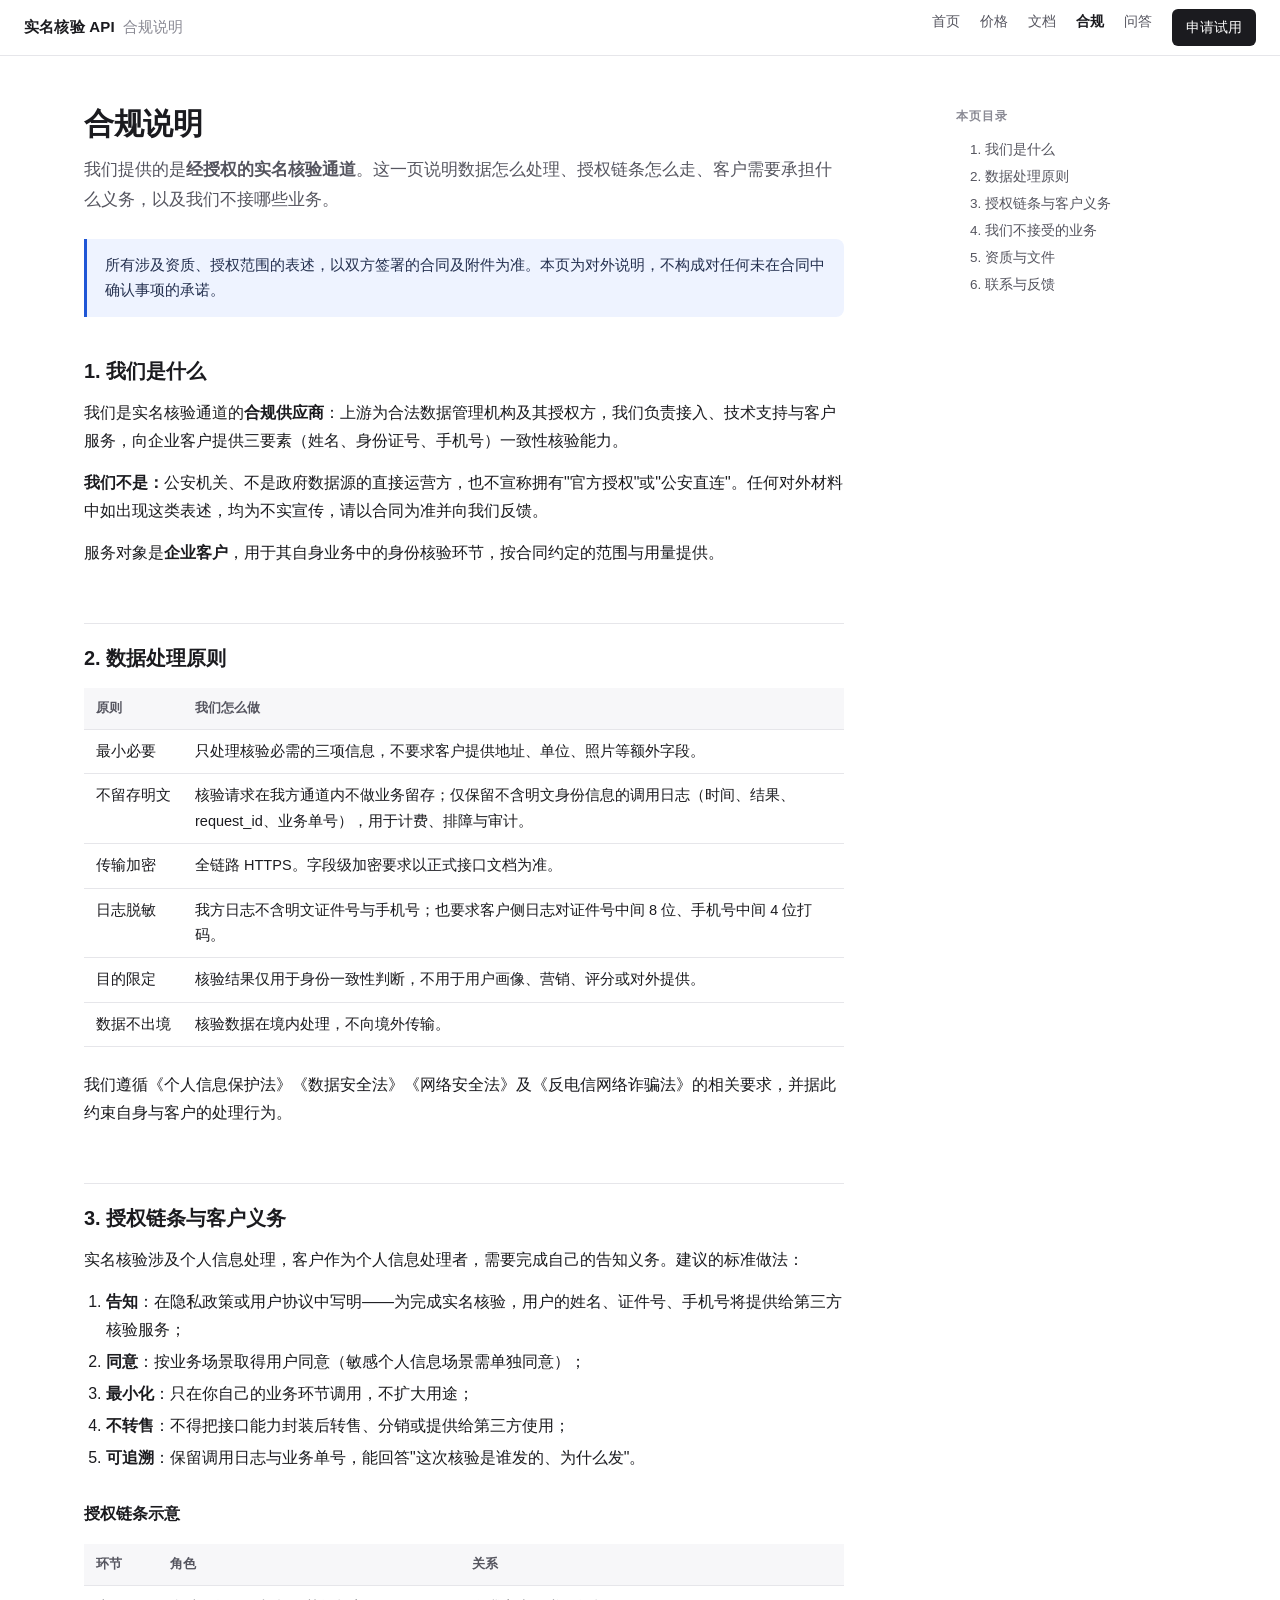
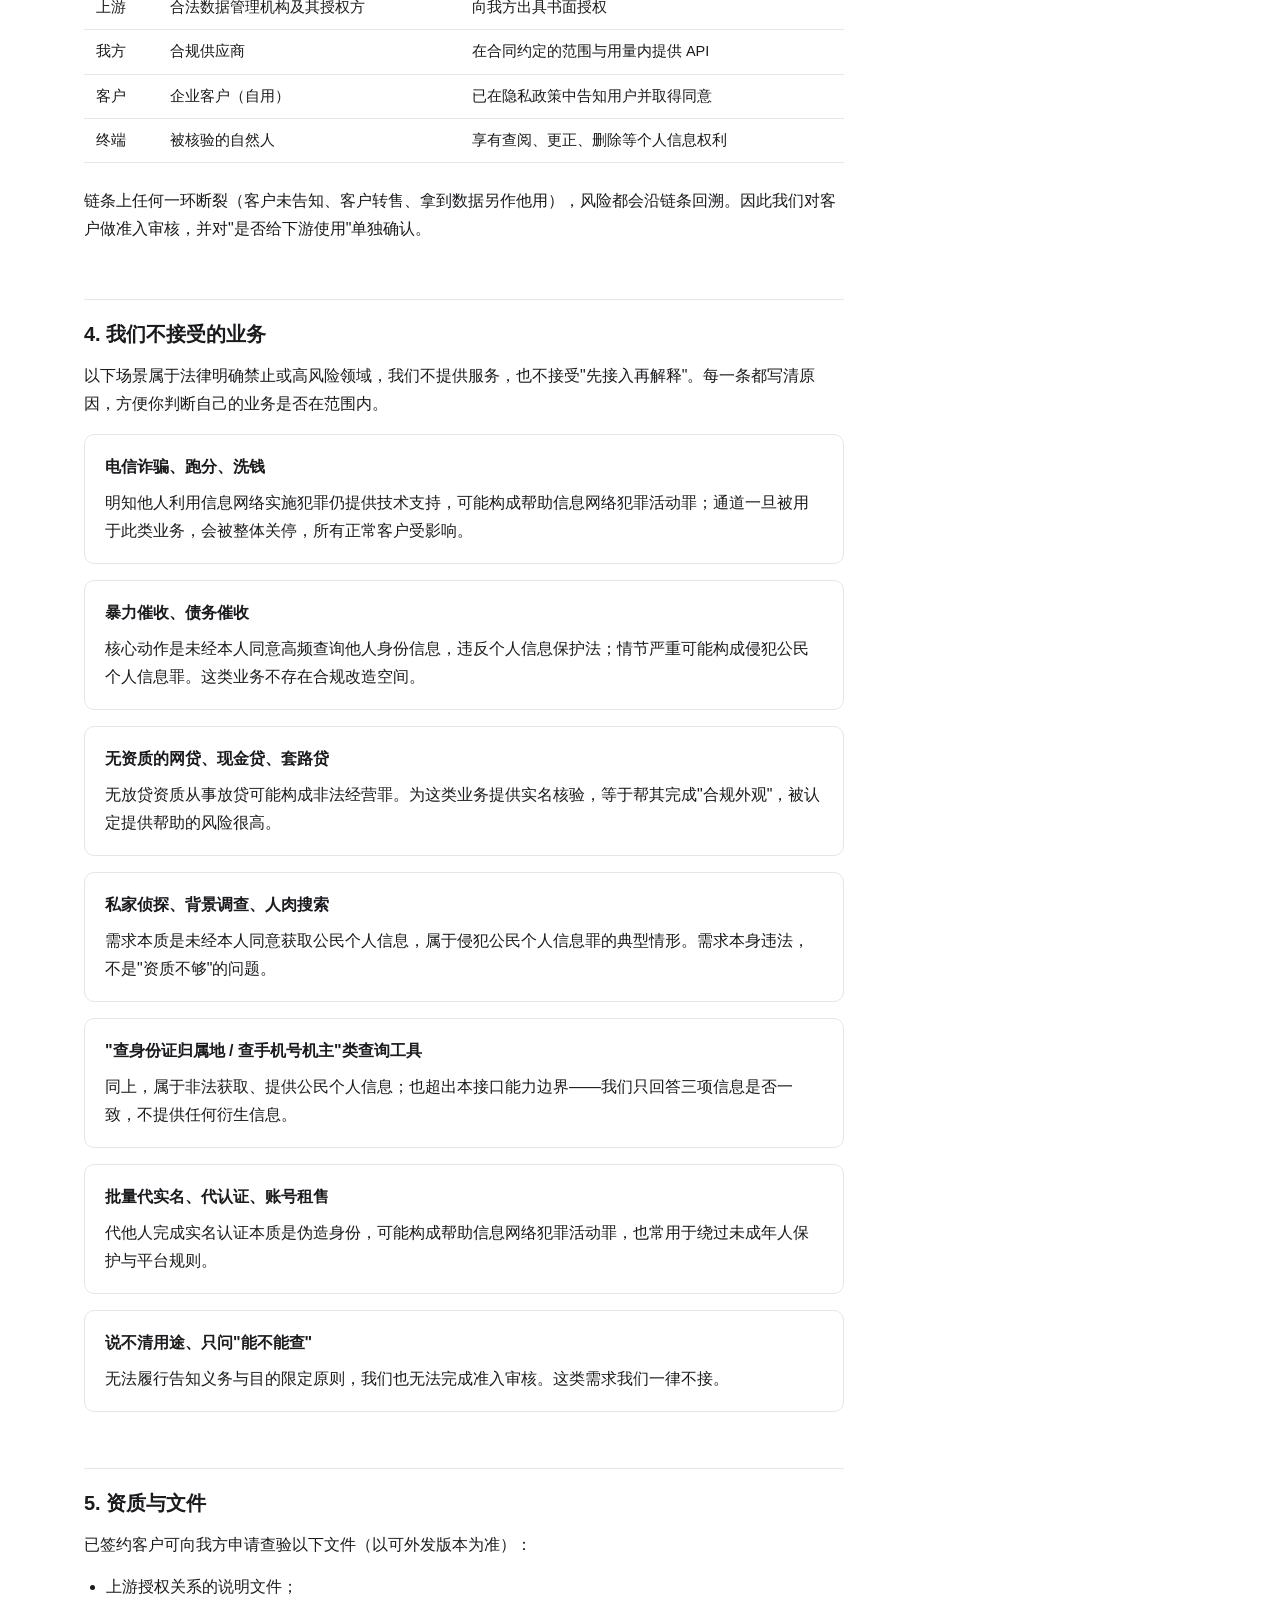
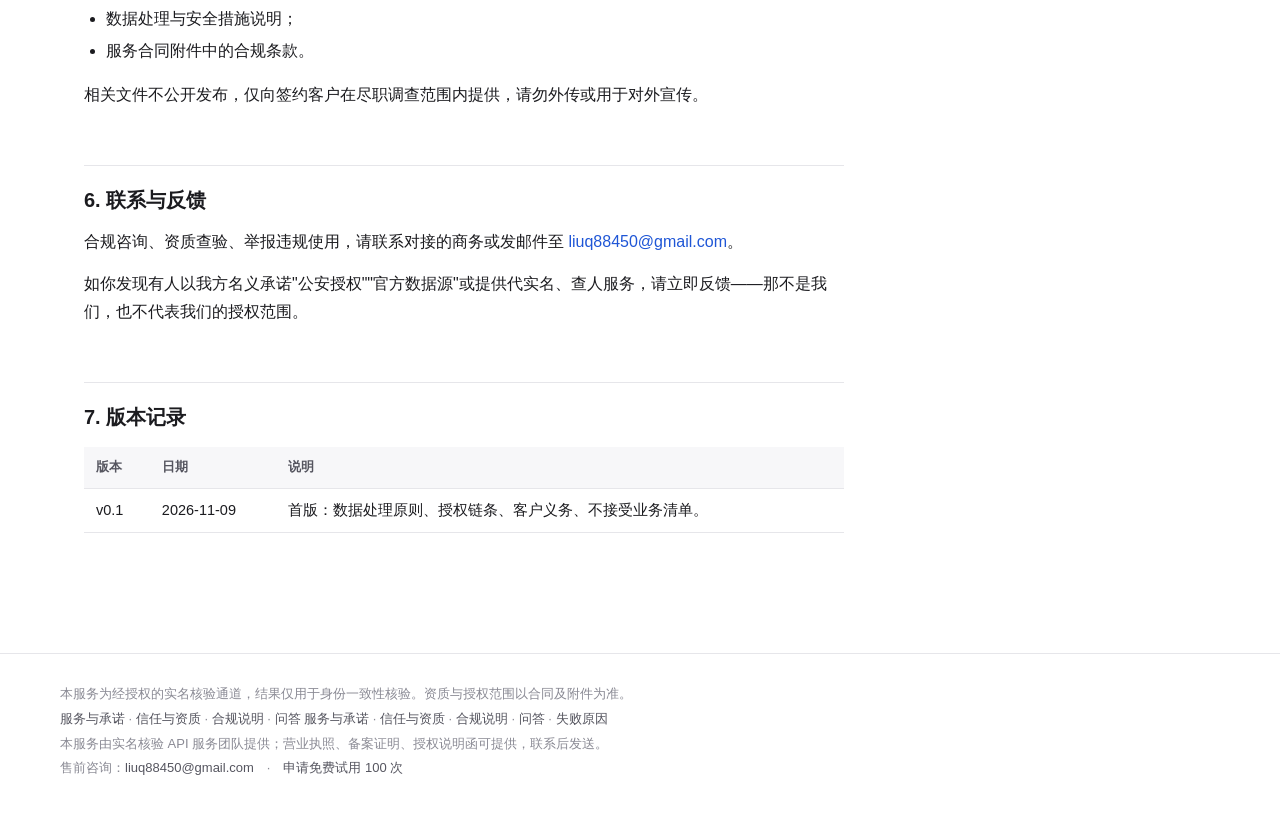
==== compliance.html @ 91f95d86 "deploy compliance.html" ====
<!DOCTYPE html>
<html lang="zh-CN">
<head>
<meta charset="utf-8">
<meta name="viewport" content="width=device-width, initial-scale=1">
<title>合规说明 · 三要素实名核验 API</title>
<meta name="description" content="实名核验服务的合规说明：数据处理原则、授权链条、客户义务与我们不接受的业务场景。">
<link rel="stylesheet" href="assets/style.css">
</head>
<body>

<header class="topbar">
  <a class="brand" href="index.html">实名核验 API<span>合规说明</span></a>
  <nav class="topnav">
    <a href="index.html">首页</a>
    <a href="pricing.html">价格</a>
    <a href="docs.html">文档</a>
    <a href="compliance.html" class="active">合规</a>
    <a href="faq.html">问答</a>
    <a href="trial.html" class="cta">申请试用</a>
  </nav>
</header>

<div class="wrap">
<div class="layout">

<article>

  <h1>合规说明</h1>
  <p class="lead">我们提供的是<strong>经授权的实名核验通道</strong>。这一页说明数据怎么处理、授权链条怎么走、客户需要承担什么义务，以及我们不接哪些业务。</p>

  <div class="notice">
    <p>所有涉及资质、授权范围的表述，以双方签署的合同及附件为准。本页为对外说明，不构成对任何未在合同中确认事项的承诺。</p>
  </div>

  <!-- ================= 1 ================= -->
  <h2 id="what">1. 我们是什么</h2>

  <p>我们是实名核验通道的<strong>合规供应商</strong>：上游为合法数据管理机构及其授权方，我们负责接入、技术支持与客户服务，向企业客户提供三要素（姓名、身份证号、手机号）一致性核验能力。</p>

  <p><strong>我们不是：</strong>公安机关、不是政府数据源的直接运营方，也不宣称拥有"官方授权"或"公安直连"。任何对外材料中如出现这类表述，均为不实宣传，请以合同为准并向我们反馈。</p>

  <p>服务对象是<strong>企业客户</strong>，用于其自身业务中的身份核验环节，按合同约定的范围与用量提供。</p>

  <!-- ================= 2 ================= -->
  <h2 id="data">2. 数据处理原则</h2>

  <div class="tbl">
<table class="col1-nowrap">
    <tr><th>原则</th><th>我们怎么做</th></tr>
    <tr>
      <td>最小必要</td>
      <td>只处理核验必需的三项信息，不要求客户提供地址、单位、照片等额外字段。</td>
    </tr>
    <tr>
      <td>不留存明文</td>
      <td>核验请求在我方通道内不做业务留存；仅保留不含明文身份信息的调用日志（时间、结果、request_id、业务单号），用于计费、排障与审计。</td>
    </tr>
    <tr>
      <td>传输加密</td>
      <td>全链路 HTTPS。字段级加密要求以正式接口文档为准。</td>
    </tr>
    <tr>
      <td>日志脱敏</td>
      <td>我方日志不含明文证件号与手机号；也要求客户侧日志对证件号中间 8 位、手机号中间 4 位打码。</td>
    </tr>
    <tr>
      <td>目的限定</td>
      <td>核验结果仅用于身份一致性判断，不用于用户画像、营销、评分或对外提供。</td>
    </tr>
    <tr>
      <td>数据不出境</td>
      <td>核验数据在境内处理，不向境外传输。</td>
    </tr>
  </table>
</div>

  <p>我们遵循《个人信息保护法》《数据安全法》《网络安全法》及《反电信网络诈骗法》的相关要求，并据此约束自身与客户的处理行为。</p>

  <!-- ================= 3 ================= -->
  <h2 id="chain">3. 授权链条与客户义务</h2>

  <p>实名核验涉及个人信息处理，客户作为个人信息处理者，需要完成自己的告知义务。建议的标准做法：</p>

  <ol>
    <li><strong>告知</strong>：在隐私政策或用户协议中写明——为完成实名核验，用户的姓名、证件号、手机号将提供给第三方核验服务；</li>
    <li><strong>同意</strong>：按业务场景取得用户同意（敏感个人信息场景需单独同意）；</li>
    <li><strong>最小化</strong>：只在你自己的业务环节调用，不扩大用途；</li>
    <li><strong>不转售</strong>：不得把接口能力封装后转售、分销或提供给第三方使用；</li>
    <li><strong>可追溯</strong>：保留调用日志与业务单号，能回答"这次核验是谁发的、为什么发"。</li>
  </ol>

  <h3>授权链条示意</h3>
  <div class="tbl">
<table>
    <tr><th>环节</th><th>角色</th><th>关系</th></tr>
    <tr><td>上游</td><td>合法数据管理机构及其授权方</td><td>向我方出具书面授权</td></tr>
    <tr><td>我方</td><td>合规供应商</td><td>在合同约定的范围与用量内提供 API</td></tr>
    <tr><td>客户</td><td>企业客户（自用）</td><td>已在隐私政策中告知用户并取得同意</td></tr>
    <tr><td>终端</td><td>被核验的自然人</td><td>享有查阅、更正、删除等个人信息权利</td></tr>
  </table>
</div>

  <p>链条上任何一环断裂（客户未告知、客户转售、拿到数据另作他用），风险都会沿链条回溯。因此我们对客户做准入审核，并对"是否给下游使用"单独确认。</p>

  <!-- ================= 4 ================= -->
  <h2 id="refuse">4. 我们不接受的业务</h2>

  <p>以下场景属于法律明确禁止或高风险领域，我们不提供服务，也不接受"先接入再解释"。每一条都写清原因，方便你判断自己的业务是否在范围内。</p>

  <div class="card">
    <h3>电信诈骗、跑分、洗钱</h3>
    <p>明知他人利用信息网络实施犯罪仍提供技术支持，可能构成帮助信息网络犯罪活动罪；通道一旦被用于此类业务，会被整体关停，所有正常客户受影响。</p>
  </div>

  <div class="card">
    <h3>暴力催收、债务催收</h3>
    <p>核心动作是未经本人同意高频查询他人身份信息，违反个人信息保护法；情节严重可能构成侵犯公民个人信息罪。这类业务不存在合规改造空间。</p>
  </div>

  <div class="card">
    <h3>无资质的网贷、现金贷、套路贷</h3>
    <p>无放贷资质从事放贷可能构成非法经营罪。为这类业务提供实名核验，等于帮其完成"合规外观"，被认定提供帮助的风险很高。</p>
  </div>

  <div class="card">
    <h3>私家侦探、背景调查、人肉搜索</h3>
    <p>需求本质是未经本人同意获取公民个人信息，属于侵犯公民个人信息罪的典型情形。需求本身违法，不是"资质不够"的问题。</p>
  </div>

  <div class="card">
    <h3>"查身份证归属地 / 查手机号机主"类查询工具</h3>
    <p>同上，属于非法获取、提供公民个人信息；也超出本接口能力边界——我们只回答三项信息是否一致，不提供任何衍生信息。</p>
  </div>

  <div class="card">
    <h3>批量代实名、代认证、账号租售</h3>
    <p>代他人完成实名认证本质是伪造身份，可能构成帮助信息网络犯罪活动罪，也常用于绕过未成年人保护与平台规则。</p>
  </div>

  <div class="card">
    <h3>说不清用途、只问"能不能查"</h3>
    <p>无法履行告知义务与目的限定原则，我们也无法完成准入审核。这类需求我们一律不接。</p>
  </div>

  <!-- ================= 5 ================= -->
  <h2 id="docs">5. 资质与文件</h2>

  <p>已签约客户可向我方申请查验以下文件（以可外发版本为准）：</p>
  <ul>
    <li>上游授权关系的说明文件；</li>
    <li>数据处理与安全措施说明；</li>
    <li>服务合同附件中的合规条款。</li>
  </ul>
  <p>相关文件不公开发布，仅向签约客户在尽职调查范围内提供，请勿外传或用于对外宣传。</p>

  <!-- ================= 6 ================= -->
  <h2 id="contact">6. 联系与反馈</h2>

  <p>合规咨询、资质查验、举报违规使用，请联系对接的商务或发邮件至 <span class="muted"><a href="mailto:liuq88450@gmail.com?subject=合规咨询">liuq88450@gmail.com</a></span>。</p>

  <p>如你发现有人以我方名义承诺"公安授权""官方数据源"或提供代实名、查人服务，请立即反馈——那不是我们，也不代表我们的授权范围。</p>

  <h2 id="changelog">7. 版本记录</h2>
  <div class="tbl">
<table>
    <tr><th>版本</th><th>日期</th><th>说明</th></tr>
    <tr><td>v0.1</td><td>2026-11-09</td><td>首版：数据处理原则、授权链条、客户义务、不接受业务清单。</td></tr>
  </table>
</div>

</article>

<aside class="toc">
  <div class="toc-title">本页目录</div>
  <a href="#what">1. 我们是什么</a>
  <a href="#data">2. 数据处理原则</a>
  <a href="#chain">3. 授权链条与客户义务</a>
  <a href="#refuse">4. 我们不接受的业务</a>
  <a href="#docs">5. 资质与文件</a>
  <a href="#contact">6. 联系与反馈</a>
</aside>

</div>
</div>

<footer>
  <div class="wrap">
    本服务为经授权的实名核验通道，结果仅用于身份一致性核验。资质与授权范围以合同及附件为准。
    <br>
    <a href="service.html">服务与承诺</a> · <a href="trust.html">信任与资质</a> · <a href="compliance.html">合规说明</a> · <a href="faq.html">问答</a>
        <a href="service.html">服务与承诺</a> · <a href="trust.html">信任与资质</a> · <a href="compliance.html">合规说明</a> · <a href="faq.html">问答</a> · <a href="failure-reasons.html">失败原因</a>
    <br>本服务由实名核验 API 服务团队提供；营业执照、备案证明、授权说明函可提供，联系后发送。<br>售前咨询：<a href="mailto:liuq88450@gmail.com">liuq88450@gmail.com</a>　·　<a href="trial.html">申请免费试用 100 次</a>
  </div>
</footer>

</body>
</html>
---- assets/style.css ----
:root {
  --ink: #1b1b1f;
  --ink-2: #55555f;
  --ink-3: #8a8a94;
  --line: #e6e6ea;
  --bg: #ffffff;
  --bg-soft: #f7f7f9;
  --accent: #1f56d6;
  --accent-soft: #eef3ff;
  --warn: #b45309;
  --warn-soft: #fff7ed;
  --mono: ui-monospace, SFMono-Regular, Menlo, Consolas, "Liberation Mono", monospace;
}

* { box-sizing: border-box; }

html { -webkit-text-size-adjust: 100%; }

body {
  margin: 0;
  color: var(--ink);
  background: var(--bg);
  font: 16px/1.75 -apple-system, BlinkMacSystemFont, "PingFang SC", "Hiragino Sans GB",
        "Microsoft YaHei", "Segoe UI", sans-serif;
  -webkit-font-smoothing: antialiased;
}

a { color: var(--accent); text-decoration: none; }
a:hover { text-decoration: underline; }

/* ---------- top bar ---------- */
.topbar {
  position: sticky; top: 0; z-index: 20;
  display: flex; align-items: center; gap: 24px;
  padding: 0 24px; height: 56px;
  background: rgba(255,255,255,.92);
  backdrop-filter: blur(8px);
  border-bottom: 1px solid var(--line);
}
.brand { font-weight: 600; font-size: 15px; letter-spacing: .2px; color: var(--ink); white-space: nowrap; }
.brand span { color: var(--ink-3); font-weight: 400; margin-left: 8px; }
.topnav { display: flex; gap: 20px; margin-left: auto; font-size: 14px; }
.topnav a { color: var(--ink-2); }
.topnav a.active { color: var(--ink); font-weight: 600; }
.topnav a.cta {
  color: #fff; background: var(--ink); padding: 6px 14px; border-radius: 6px;
  font-weight: 500;
}
.topnav a.cta:hover { text-decoration: none; background: #000; }

/* ---------- layout ---------- */
.wrap { max-width: 1160px; margin: 0 auto; padding: 48px 24px 96px; }
.layout { display: grid; grid-template-columns: minmax(0, 1fr) 240px; gap: 56px; }
article { min-width: 0; max-width: 760px; }

h1 { font-size: 30px; line-height: 1.3; margin: 0 0 12px; letter-spacing: -.3px; }
h2 {
  font-size: 20px; line-height: 1.4; margin: 56px 0 14px;
  padding-top: 20px; border-top: 1px solid var(--line);
}
h2:first-of-type { border-top: 0; padding-top: 0; margin-top: 40px; }
h3 { font-size: 16px; margin: 28px 0 8px; }
p { margin: 0 0 14px; }
ul, ol { margin: 0 0 16px; padding-left: 22px; }
li { margin: 4px 0; }
strong { font-weight: 600; }
small, .muted { color: var(--ink-2); }
.lead { font-size: 17px; color: var(--ink-2); margin-bottom: 24px; }

/* ---------- aside toc ---------- */
.toc {
  position: sticky; top: 84px; align-self: start;
  font-size: 13.5px; line-height: 2;
}
.toc .toc-title { font-weight: 600; color: var(--ink-3); font-size: 12px; letter-spacing: .08em; margin-bottom: 8px; }
.toc a { display: block; color: var(--ink-2); padding-left: 12px; border-left: 2px solid transparent; }
.toc a:hover { color: var(--ink); text-decoration: none; }
.toc a.sub { padding-left: 24px; font-size: 13px; color: var(--ink-3); }

/* ---------- components ---------- */
.notice {
  border-left: 3px solid var(--accent);
  background: var(--accent-soft);
  padding: 14px 18px; border-radius: 0 8px 8px 0;
  font-size: 14.5px; color: #24304f; margin: 20px 0 28px;
}
.notice.warn { border-color: var(--warn); background: var(--warn-soft); color: #6b3f12; }
.notice p:last-child { margin-bottom: 0; }

.card {
  border: 1px solid var(--line); border-radius: 10px;
  padding: 18px 20px; margin: 16px 0;
  background: #fff;
}
.card h3 { margin-top: 0; }
.card p:last-child, .card ul:last-child { margin-bottom: 0; }

.grid2 { display: grid; grid-template-columns: 1fr 1fr; gap: 14px; margin: 16px 0; }

table { border-collapse: collapse; width: 100%; margin: 16px 0 24px; font-size: 14.5px; }
th, td { text-align: left; padding: 9px 12px; border-bottom: 1px solid var(--line); vertical-align: top; }
th { background: var(--bg-soft); font-weight: 600; color: var(--ink-2); font-size: 13px; white-space: nowrap; }
td code { white-space: nowrap; }
table.col1-nowrap td:first-child,
table.col1-nowrap th:first-child { white-space: nowrap; }

code {
  font-family: var(--mono); font-size: .88em;
  background: var(--bg-soft); padding: 1.5px 5px; border-radius: 4px;
  border: 1px solid var(--line);
}
pre {
  margin: 14px 0 22px; padding: 16px 18px; overflow-x: auto;
  background: #16181d; color: #e6e6ea; border-radius: 8px;
  font-size: 13px; line-height: 1.65;
}
pre code {
  background: none; border: 0; padding: 0; color: inherit; font-size: inherit;
}
.cmt { color: #7d8590; }

.steps { counter-reset: step; list-style: none; padding: 0; margin: 20px 0 28px; }
.steps > li {
  counter-increment: step; position: relative; padding-left: 46px; margin: 0 0 18px;
}
.steps > li::before {
  content: counter(step); position: absolute; left: 0; top: 2px;
  width: 28px; height: 28px; border-radius: 50%;
  background: var(--bg-soft); border: 1px solid var(--line);
  color: var(--ink-2); font-size: 13px; font-weight: 600;
  display: flex; align-items: center; justify-content: center;
}
.steps b { display: block; margin-bottom: 2px; }

.tag {
  display: inline-block; font-size: 11.5px; line-height: 1.6;
  padding: 0 7px; border-radius: 4px; font-weight: 500;
  background: var(--bg-soft); color: var(--ink-2); border: 1px solid var(--line);
  vertical-align: 1px;
}
.tag.ok { background: #f0fdf4; color: #15803d; border-color: #bbf7d0; }
.tag.warn { background: var(--warn-soft); color: var(--warn); border-color: #fed7aa; }

hr { border: 0; border-top: 1px solid var(--line); margin: 48px 0; }

footer {
  border-top: 1px solid var(--line);
  padding: 28px 24px 40px;
  color: var(--ink-3); font-size: 13px; line-height: 1.9;
}
footer .wrap { padding: 0; max-width: 1160px; }
footer a { color: var(--ink-2); }

@media (max-width: 900px) {
  .layout { grid-template-columns: 1fr; gap: 32px; }
  .toc { position: static; order: 2; border-top: 1px solid var(--line); padding-top: 20px; }
  .topnav { gap: 14px; font-size: 13px; }
  .brand span { display: none; }
  .wrap { padding-top: 32px; }
  .grid2 { grid-template-columns: 1fr; }
  h1 { font-size: 25px; }
}

/* ---------- 表格横向滚动容器（移动端防溢出） ---------- */
.tbl { overflow-x: auto; margin: 16px 0 24px; -webkit-overflow-scrolling: touch; }
.tbl table { margin: 0; }

/* ================= 销售站组件 ================= */

.hero {
  background: linear-gradient(180deg, #f6f8ff 0%, #ffffff 100%);
  border-bottom: 1px solid var(--line);
  padding: 72px 0 56px;
}
.hero .wrap { padding: 0 24px; }
.eyebrow {
  font-size: 13px; color: var(--accent); font-weight: 500;
  letter-spacing: .04em; margin: 0 0 14px;
}
.hero h1 { font-size: 46px; line-height: 1.18; letter-spacing: -1px; margin: 0 0 18px; }
.hero-sub { font-size: 17px; color: var(--ink-2); max-width: 640px; margin: 0 0 28px; }
.hero-cta { display: flex; gap: 12px; flex-wrap: wrap; margin-bottom: 36px; }

.btn {
  display: inline-block; padding: 11px 22px; border-radius: 8px;
  font-size: 15px; font-weight: 500; border: 1px solid transparent;
  transition: background .15s, border-color .15s;
}
.btn-primary { background: var(--accent); color: #fff; }
.btn-primary:hover { background: #1a49b8; text-decoration: none; }
.btn-ghost { background: #fff; color: var(--ink); border-color: var(--line); }
.btn-ghost:hover { border-color: #c7c7d2; text-decoration: none; }
.btn-sm { padding: 8px 16px; font-size: 14px; }

.trust { list-style: none; display: flex; flex-wrap: wrap; gap: 10px 26px; padding: 0; margin: 0; font-size: 13.5px; color: var(--ink-2); }
.trust li::before { content: "✓"; color: #16a34a; margin-right: 6px; font-weight: 600; }

.section { padding: 64px 24px; }
.section h2 { font-size: 26px; letter-spacing: -.3px; margin: 0 0 10px; border: 0; padding: 0; }
.section-sub { color: var(--ink-2); margin: 0 0 32px; max-width: 640px; }

.cards3 { display: grid; grid-template-columns: repeat(3, 1fr); gap: 16px; }
.cards2 { display: grid; grid-template-columns: repeat(2, 1fr); gap: 16px; }
.card-soft { border: 1px solid var(--line); border-radius: 12px; padding: 22px; background: #fff; }
.card-soft h3 { margin: 0 0 8px; font-size: 16px; }
.card-soft p { margin: 0; font-size: 14.5px; color: var(--ink-2); }
.card-soft .num { font-family: var(--mono); font-size: 12px; color: var(--ink-3); }

.price-cards { display: grid; grid-template-columns: repeat(3, 1fr); gap: 16px; align-items: stretch; }
.price-card {
  border: 1px solid var(--line); border-radius: 12px; padding: 24px;
  background: #fff; display: flex; flex-direction: column;
}
.price-card.featured { border-color: var(--accent); box-shadow: 0 0 0 1px var(--accent); }
.price-card .badge { align-self: flex-start; margin-bottom: 12px; }
.amount { font-size: 36px; font-weight: 600; letter-spacing: -.5px; line-height: 1.1; }
.amount small { font-size: 14px; font-weight: 400; color: var(--ink-2); }
.price-card .meta { font-size: 13.5px; color: var(--ink-2); margin: 10px 0 18px; }
.price-card ul { list-style: none; padding: 0; margin: 0 0 20px; font-size: 14px; color: var(--ink-2); }
.price-card li { padding: 5px 0; border-top: 1px dashed var(--line); }
.price-card .btn { margin-top: auto; text-align: center; }

.badge { display: inline-block; font-size: 12px; background: var(--accent-soft); color: var(--accent); padding: 2px 9px; border-radius: 20px; font-weight: 500; }

.flow { display: grid; grid-template-columns: repeat(4, 1fr); gap: 18px; }
.flow .step { border-top: 2px solid var(--line); padding-top: 14px; }
.flow .step b { display: block; margin-bottom: 4px; font-size: 15px; }
.flow .step span { font-size: 14px; color: var(--ink-2); }

.band { background: var(--bg-soft); border-top: 1px solid var(--line); border-bottom: 1px solid var(--line); }

.cta-band { text-align: center; padding: 68px 24px; }
.cta-band h2 { font-size: 26px; margin: 0 0 10px; }
.cta-band p { color: var(--ink-2); margin: 0 0 24px; }

/* 表单 */
.form { display: grid; grid-template-columns: 1fr 1fr; gap: 16px 18px; max-width: 760px; margin-top: 8px; }
.field { display: flex; flex-direction: column; gap: 6px; }
.field.full { grid-column: 1 / -1; }
.field label { font-size: 13.5px; color: var(--ink-2); font-weight: 500; }
.field .req { color: #dc2626; }
input, select, textarea {
  font: inherit; font-size: 14.5px; color: var(--ink);
  padding: 9px 12px; border: 1px solid #d8d8e0; border-radius: 8px; background: #fff;
}
textarea { min-height: 92px; resize: vertical; }
input:focus, select:focus, textarea:focus { outline: 3px solid #dfe8ff; border-color: var(--accent); }
.radio-row { display: flex; gap: 20px; font-size: 14.5px; color: var(--ink); }
.radio-row label { font-weight: 400; color: var(--ink); display: flex; align-items: center; gap: 6px; }
.check-row { display: flex; gap: 9px; align-items: flex-start; font-size: 13.5px; color: var(--ink-2); }
.check-row input { margin-top: 3px; }
.form-actions { grid-column: 1 / -1; display: flex; align-items: center; gap: 16px; flex-wrap: wrap; }
.form-status { font-size: 14px; color: #15803d; }

@media (max-width: 900px) {
  .hero h1 { font-size: 33px; }
  .hero { padding: 48px 0 40px; }
  .cards3, .cards2, .price-cards { grid-template-columns: 1fr; }
  .flow { grid-template-columns: 1fr 1fr; }
  .form { grid-template-columns: 1fr; }
  .section { padding: 44px 24px; }
}

/* 六项导航在小屏的收紧 */
@media (max-width: 640px) {
  .topnav { gap: 9px; font-size: 12.5px; }
  .topnav a.cta { padding: 5px 9px; }
  .topbar { padding: 0 16px; }
}

/* 四列资源包 */
.price-cards.four { grid-template-columns: repeat(4, 1fr); }
@media (max-width: 1100px) { .price-cards.four { grid-template-columns: repeat(2, 1fr); } }
@media (max-width: 640px)  { .price-cards.four { grid-template-columns: 1fr; } }

/* 竞品对照三件套：徽章行、低至价、免费试用徽章 */
.hero-price {
  font-size: 40px; line-height: 1.15; font-weight: 600;
  letter-spacing: -1px; margin: 0 0 12px; color: var(--ink);
}
.hero-price strong { color: var(--accent); font-size: 54px; font-weight: 700; }
.badge-row { list-style: none; display: flex; flex-wrap: wrap; gap: 8px; padding: 0; margin: 0 0 22px; }
.badge-row li {
  display: inline-flex; align-items: center; gap: 6px;
  padding: 5px 12px; border-radius: 999px; font-size: 13px;
  background: #fff; border: 1px solid var(--line); color: var(--ink-2);
}
.badge-row li::before { content: "✓"; color: #16a34a; font-weight: 700; }
.free-badge {
  display: inline-flex; align-items: center; gap: 6px;
  padding: 8px 14px; border-radius: 999px; font-size: 14px; font-weight: 600;
  background: var(--accent-soft); color: var(--accent); border: 1px solid #c9d9ff;
}

/* 试用申请：生成可复制文本（没有后端时的诚实做法） */
.form-preview {
  white-space: pre-wrap; word-break: break-word;
  background: #f8fafc; border: 1px solid var(--line); border-radius: 10px;
  padding: 14px 16px; font-size: 14px; line-height: 1.7; color: var(--ink);
  margin: 0 0 12px; font-family: ui-monospace, SFMono-Regular, Menlo, monospace;
}
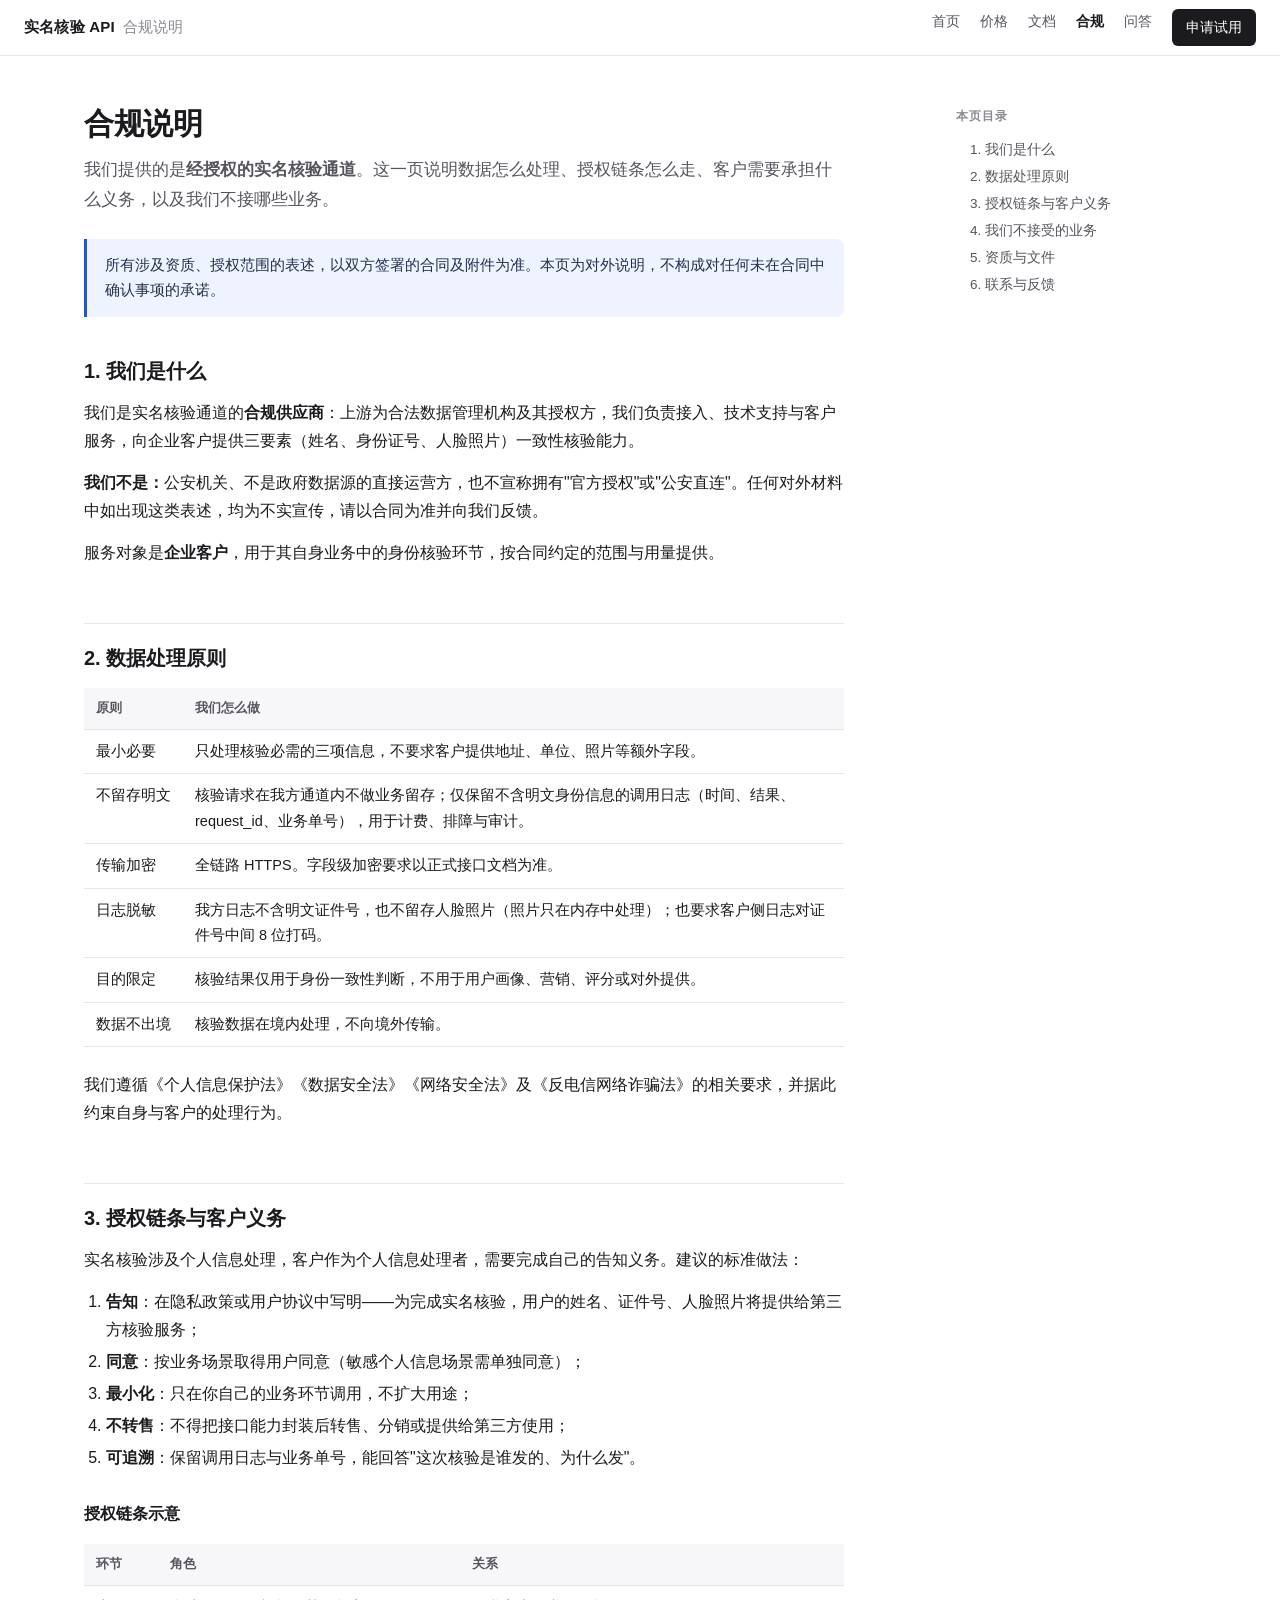
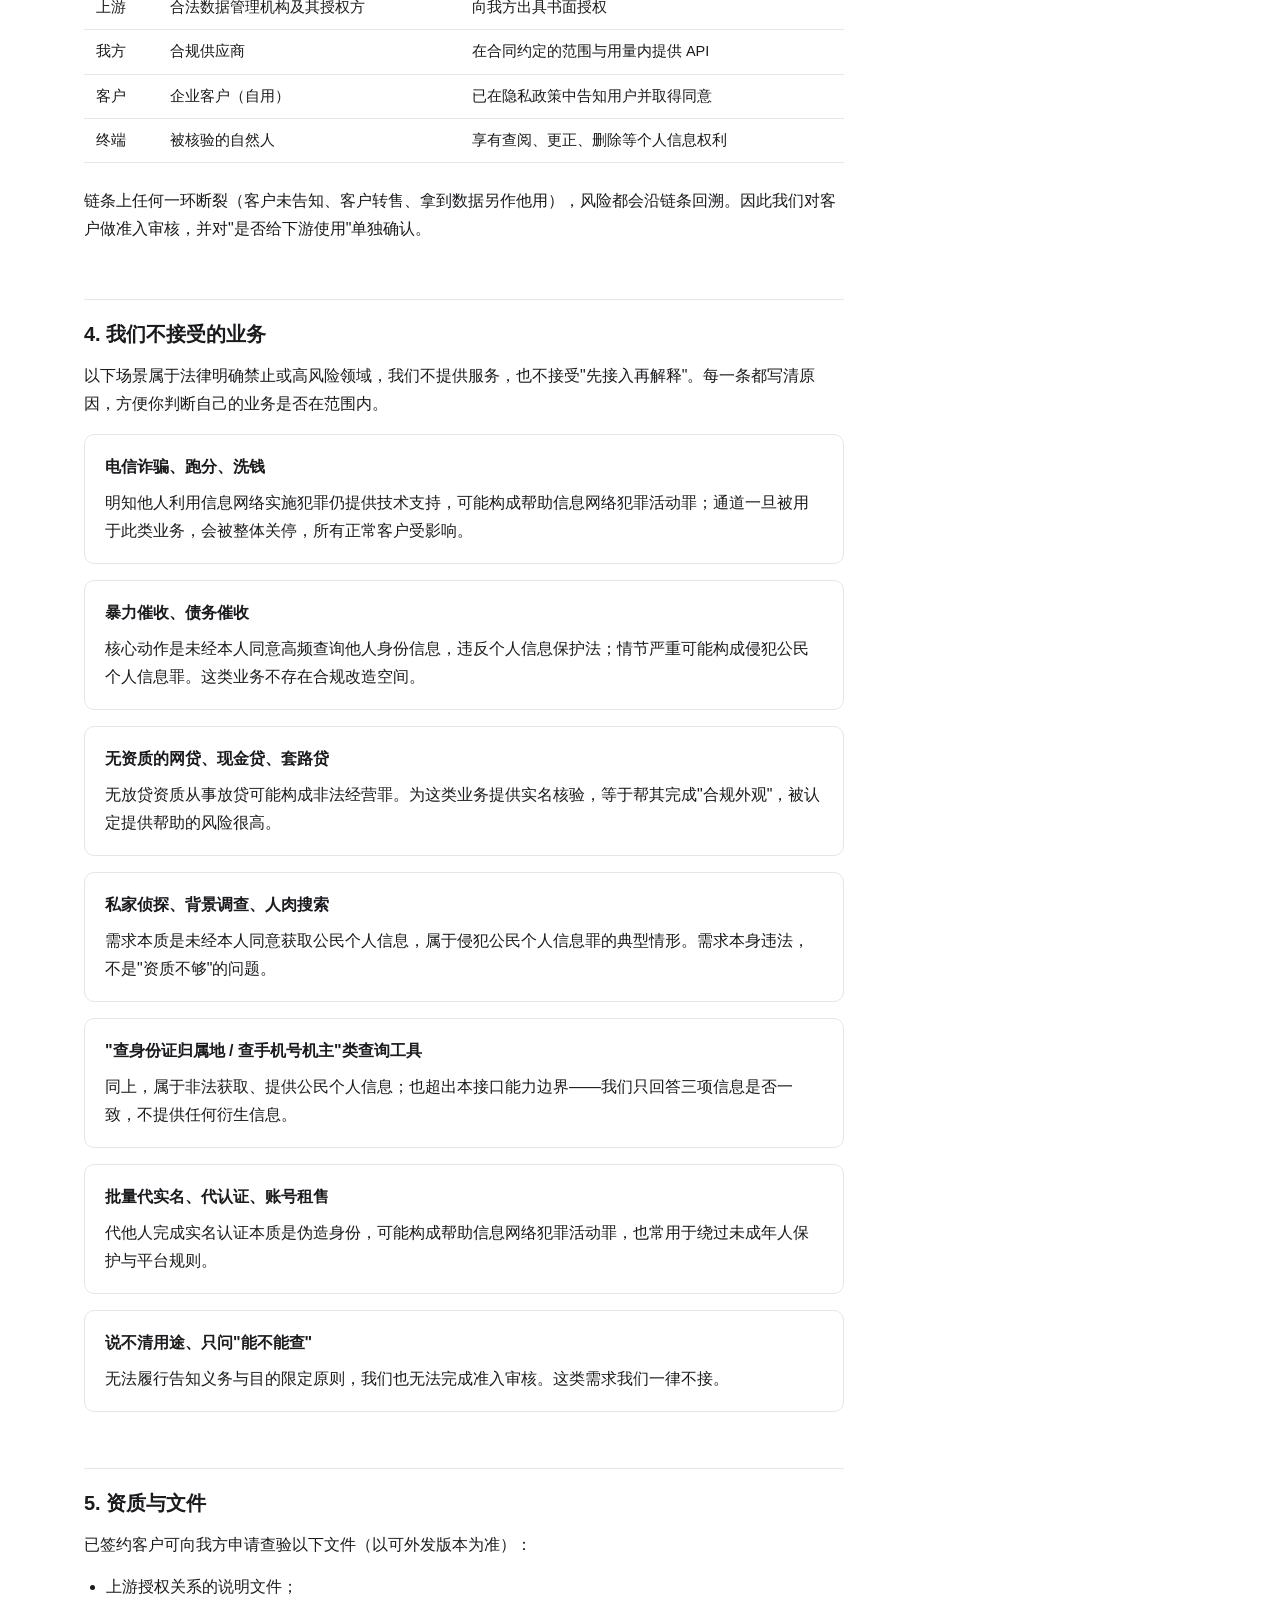
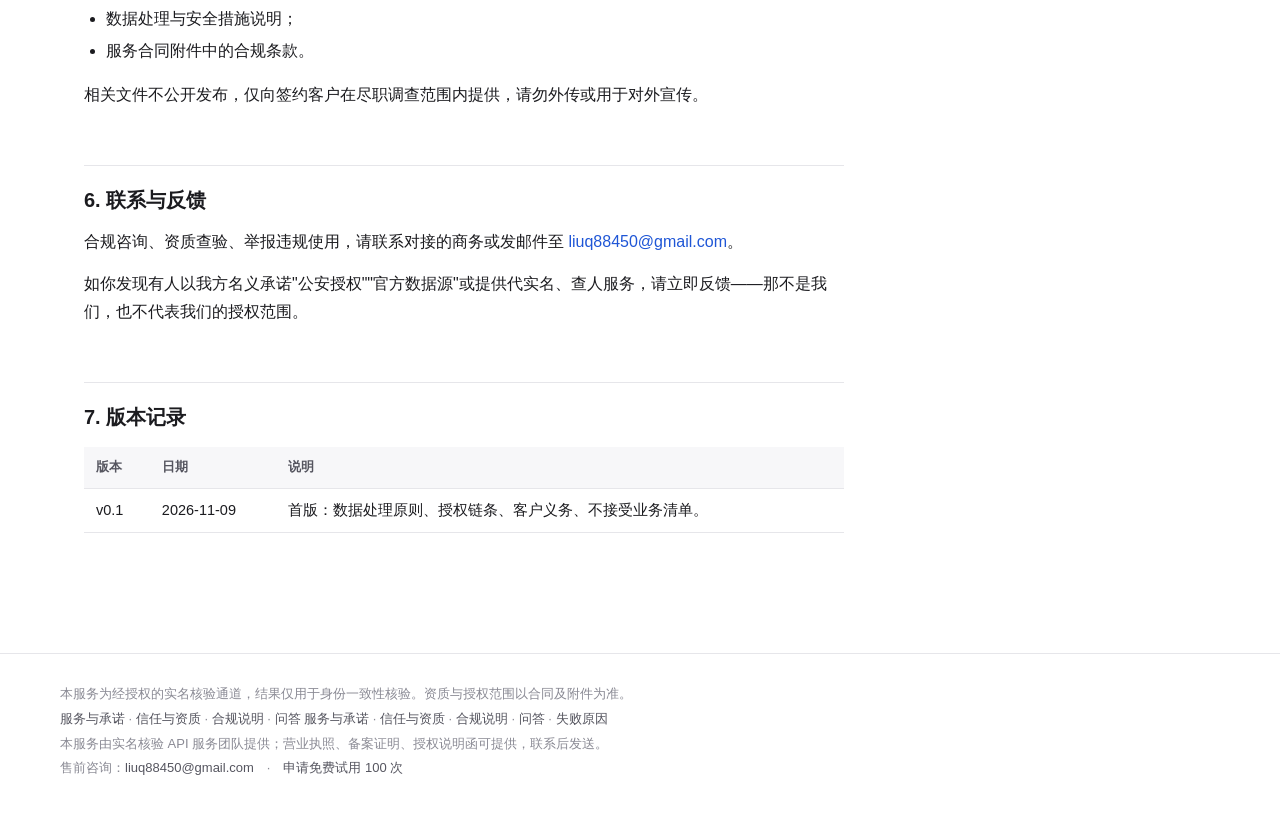
==== commit 19745b5d: "deploy compliance.html" ====
--- a/compliance.html
+++ b/compliance.html
@@ -36,7 +36,7 @@
   <!-- ================= 1 ================= -->
   <h2 id="what">1. 我们是什么</h2>
 
-  <p>我们是实名核验通道的<strong>合规供应商</strong>：上游为合法数据管理机构及其授权方，我们负责接入、技术支持与客户服务，向企业客户提供三要素（姓名、身份证号、手机号）一致性核验能力。</p>
+  <p>我们是实名核验通道的<strong>合规供应商</strong>：上游为合法数据管理机构及其授权方，我们负责接入、技术支持与客户服务，向企业客户提供三要素（姓名、身份证号、人脸照片）一致性核验能力。</p>
 
   <p><strong>我们不是：</strong>公安机关、不是政府数据源的直接运营方，也不宣称拥有"官方授权"或"公安直连"。任何对外材料中如出现这类表述，均为不实宣传，请以合同为准并向我们反馈。</p>
 
@@ -62,7 +62,7 @@
     </tr>
     <tr>
       <td>日志脱敏</td>
-      <td>我方日志不含明文证件号与手机号；也要求客户侧日志对证件号中间 8 位、手机号中间 4 位打码。</td>
+      <td>我方日志不含明文证件号，也不留存人脸照片（照片只在内存中处理）；也要求客户侧日志对证件号中间 8 位打码。</td>
     </tr>
     <tr>
       <td>目的限定</td>
@@ -83,7 +83,7 @@
   <p>实名核验涉及个人信息处理，客户作为个人信息处理者，需要完成自己的告知义务。建议的标准做法：</p>
 
   <ol>
-    <li><strong>告知</strong>：在隐私政策或用户协议中写明——为完成实名核验，用户的姓名、证件号、手机号将提供给第三方核验服务；</li>
+    <li><strong>告知</strong>：在隐私政策或用户协议中写明——为完成实名核验，用户的姓名、证件号、人脸照片将提供给第三方核验服务；</li>
     <li><strong>同意</strong>：按业务场景取得用户同意（敏感个人信息场景需单独同意）；</li>
     <li><strong>最小化</strong>：只在你自己的业务环节调用，不扩大用途；</li>
     <li><strong>不转售</strong>：不得把接口能力封装后转售、分销或提供给第三方使用；</li>
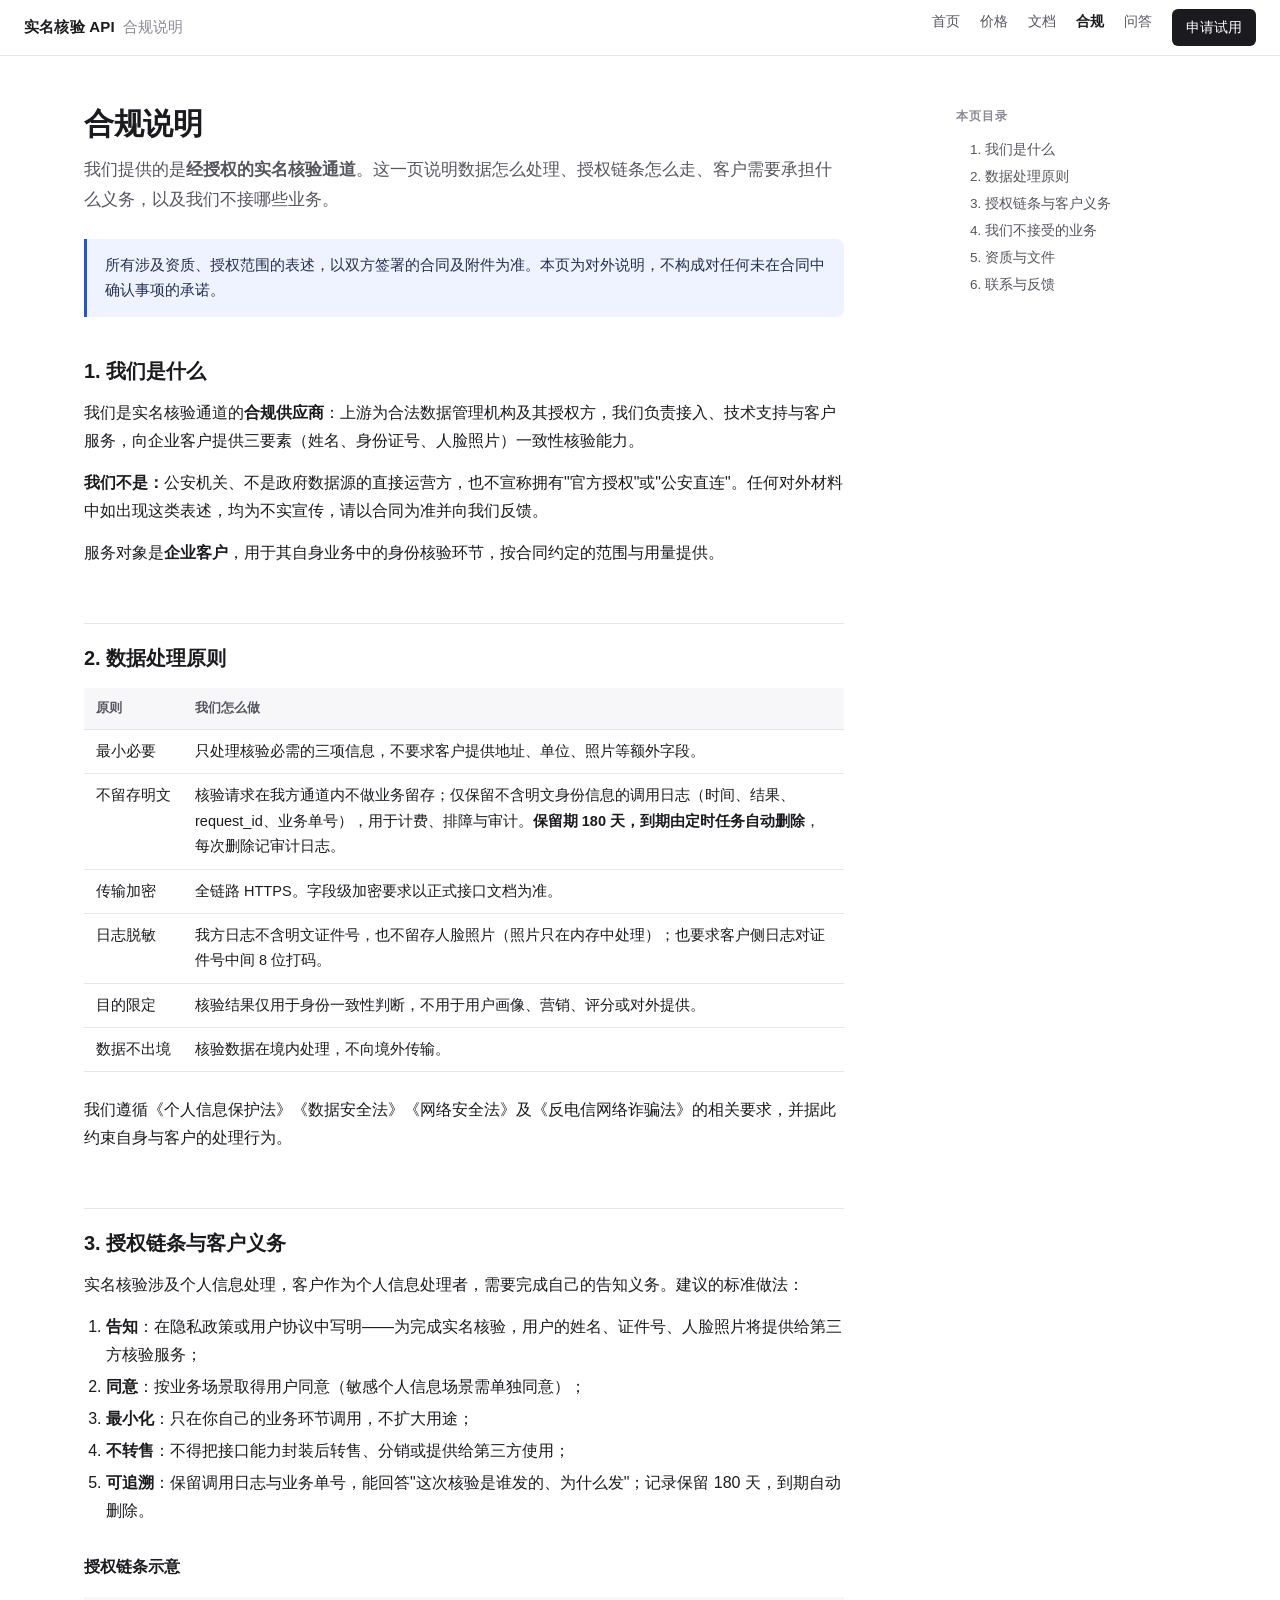
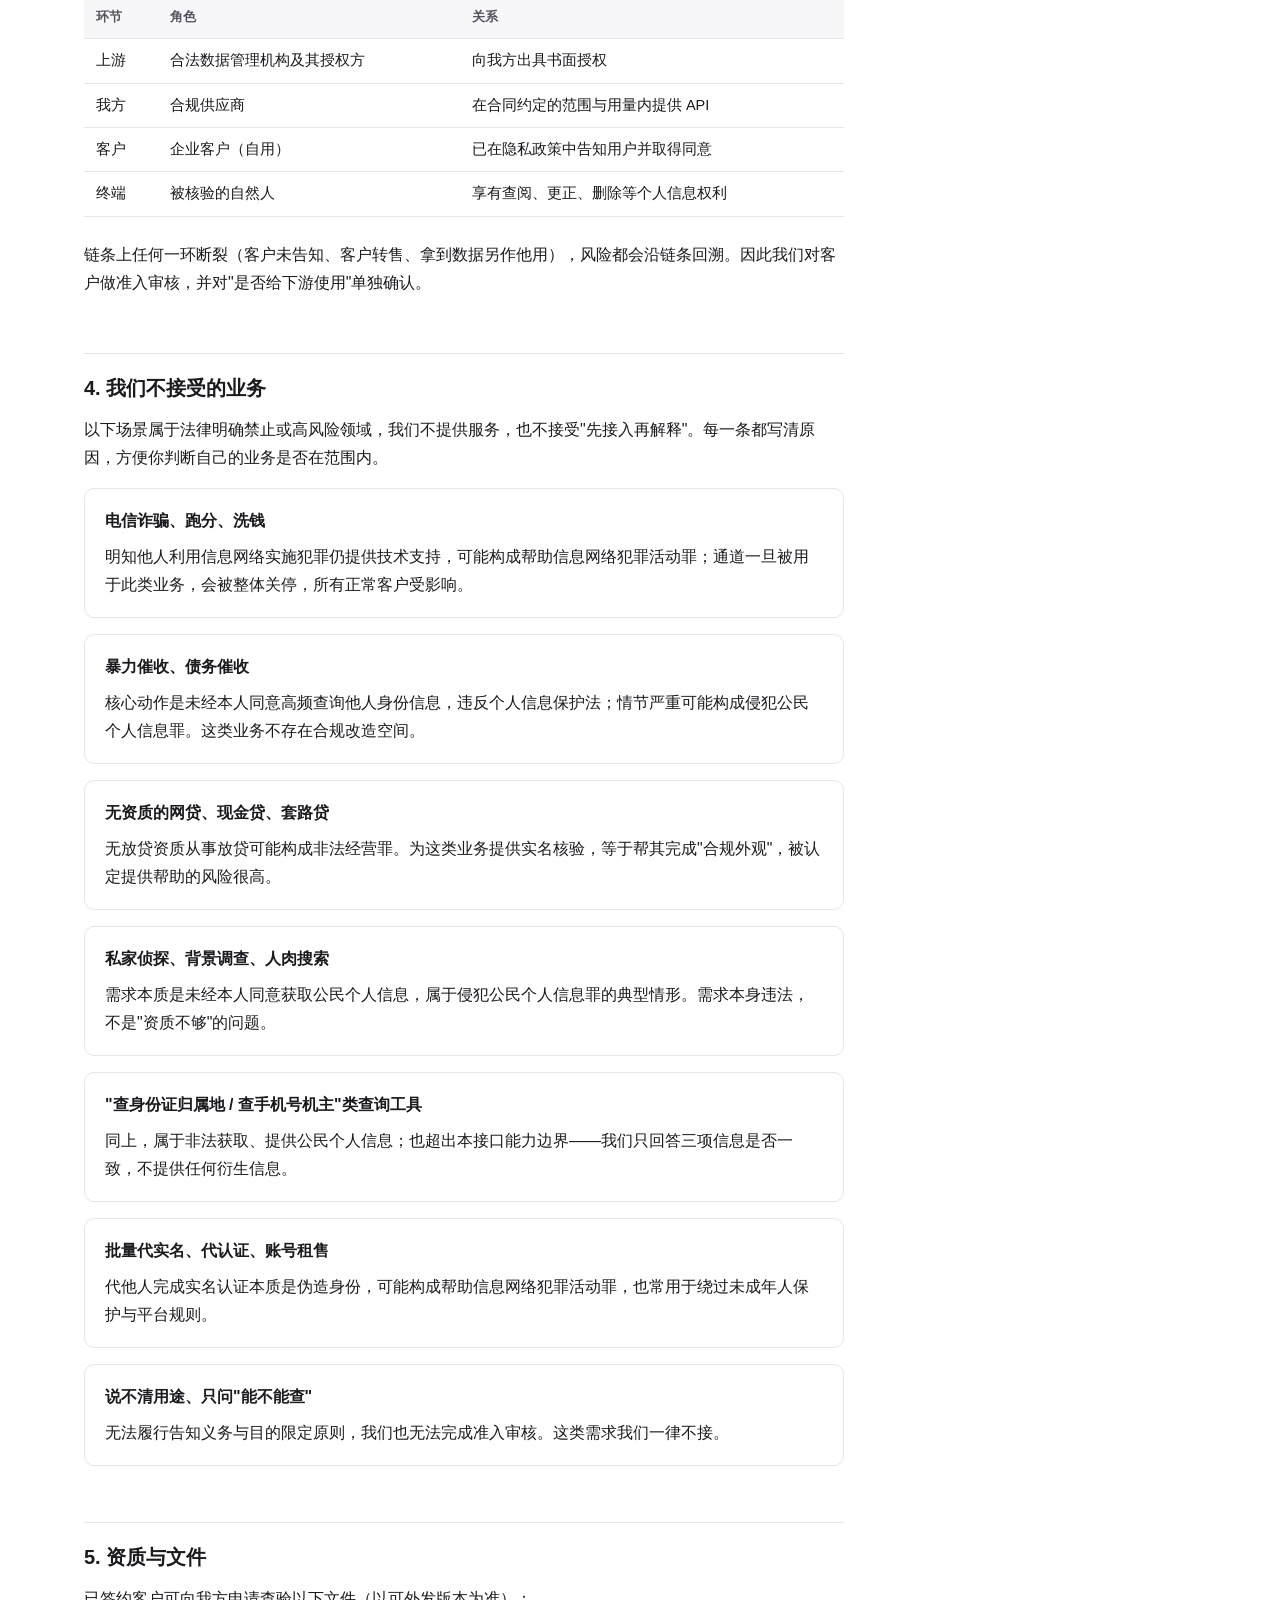
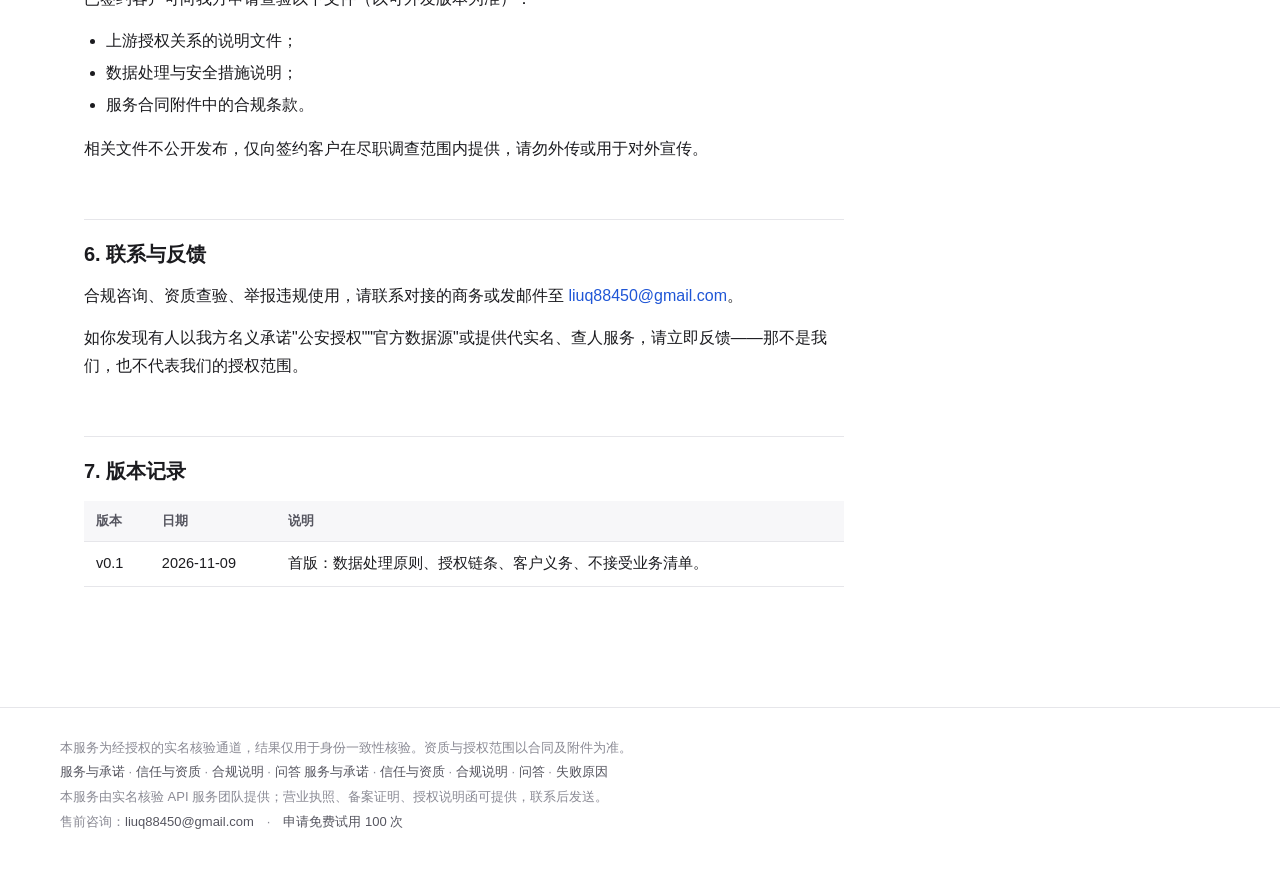
==== commit 30d4ca70: "deploy compliance.html" ====
--- a/compliance.html
+++ b/compliance.html
@@ -54,7 +54,7 @@
     </tr>
     <tr>
       <td>不留存明文</td>
-      <td>核验请求在我方通道内不做业务留存；仅保留不含明文身份信息的调用日志（时间、结果、request_id、业务单号），用于计费、排障与审计。</td>
+      <td>核验请求在我方通道内不做业务留存；仅保留不含明文身份信息的调用日志（时间、结果、request_id、业务单号），用于计费、排障与审计。<strong>保留期 180 天，到期由定时任务自动删除</strong>，每次删除记审计日志。</td>
     </tr>
     <tr>
       <td>传输加密</td>
@@ -87,7 +87,7 @@
     <li><strong>同意</strong>：按业务场景取得用户同意（敏感个人信息场景需单独同意）；</li>
     <li><strong>最小化</strong>：只在你自己的业务环节调用，不扩大用途；</li>
     <li><strong>不转售</strong>：不得把接口能力封装后转售、分销或提供给第三方使用；</li>
-    <li><strong>可追溯</strong>：保留调用日志与业务单号，能回答"这次核验是谁发的、为什么发"。</li>
+    <li><strong>可追溯</strong>：保留调用日志与业务单号，能回答"这次核验是谁发的、为什么发"；记录保留 180 天，到期自动删除。</li>
   </ol>
 
   <h3>授权链条示意</h3>
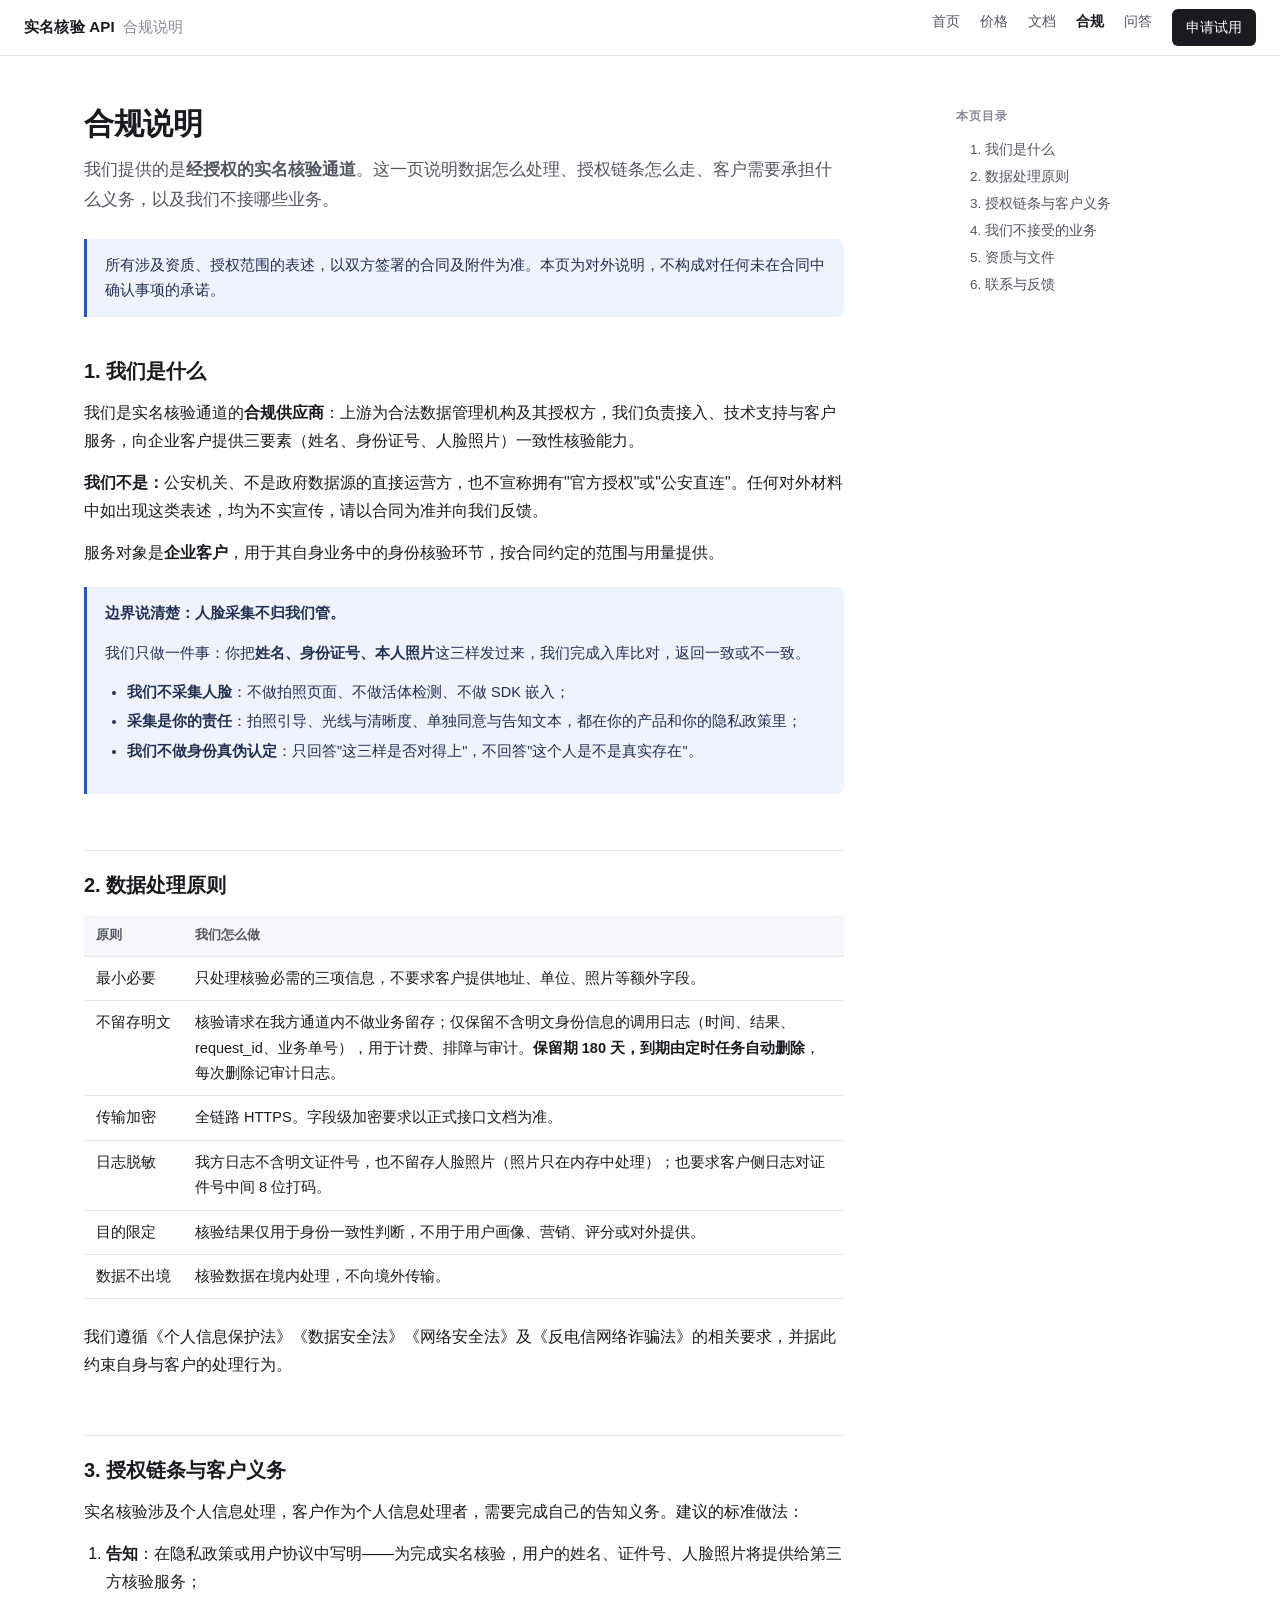
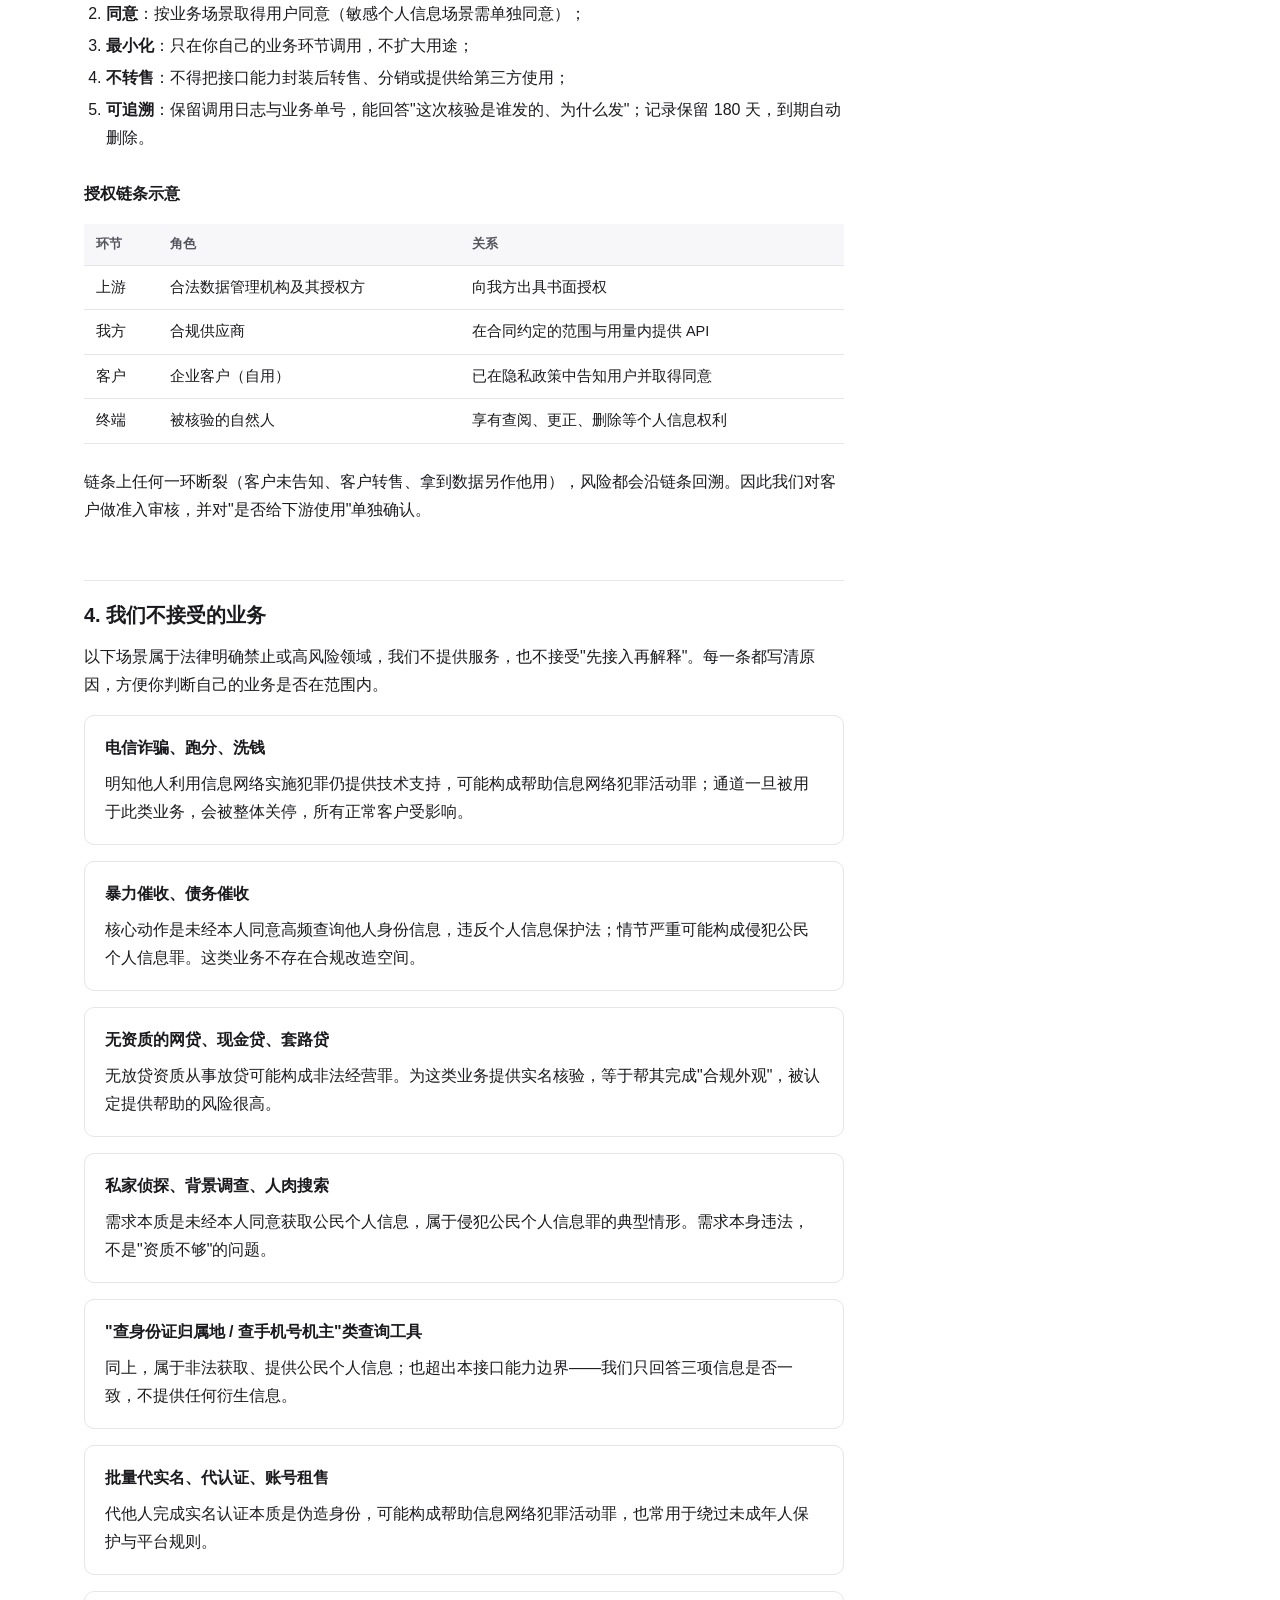
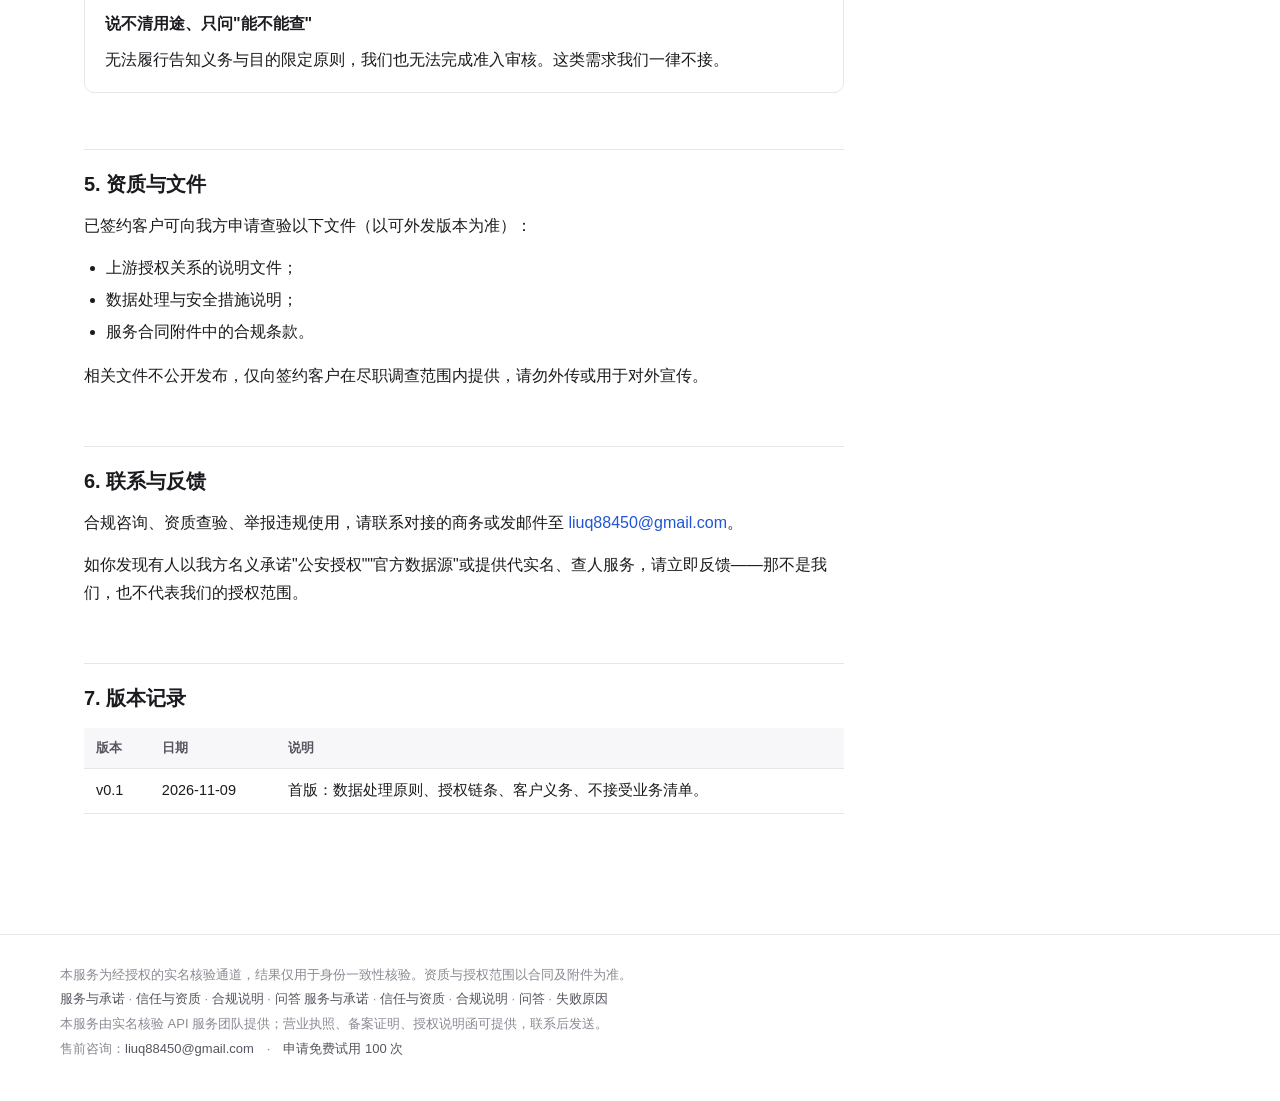
==== commit 3bf54352: "deploy compliance.html" ====
--- a/compliance.html
+++ b/compliance.html
@@ -42,6 +42,16 @@
 
   <p>服务对象是<strong>企业客户</strong>，用于其自身业务中的身份核验环节，按合同约定的范围与用量提供。</p>
 
+  <div class="notice">
+    <p><strong>边界说清楚：人脸采集不归我们管。</strong></p>
+    <p>我们只做一件事：你把<strong>姓名、身份证号、本人照片</strong>这三样发过来，我们完成入库比对，返回一致或不一致。</p>
+    <ul>
+      <li><strong>我们不采集人脸</strong>：不做拍照页面、不做活体检测、不做 SDK 嵌入；</li>
+      <li><strong>采集是你的责任</strong>：拍照引导、光线与清晰度、单独同意与告知文本，都在你的产品和你的隐私政策里；</li>
+      <li><strong>我们不做身份真伪认定</strong>：只回答"这三样是否对得上"，不回答"这个人是不是真实存在"。</li>
+    </ul>
+  </div>
+
   <!-- ================= 2 ================= -->
   <h2 id="data">2. 数据处理原则</h2>
 
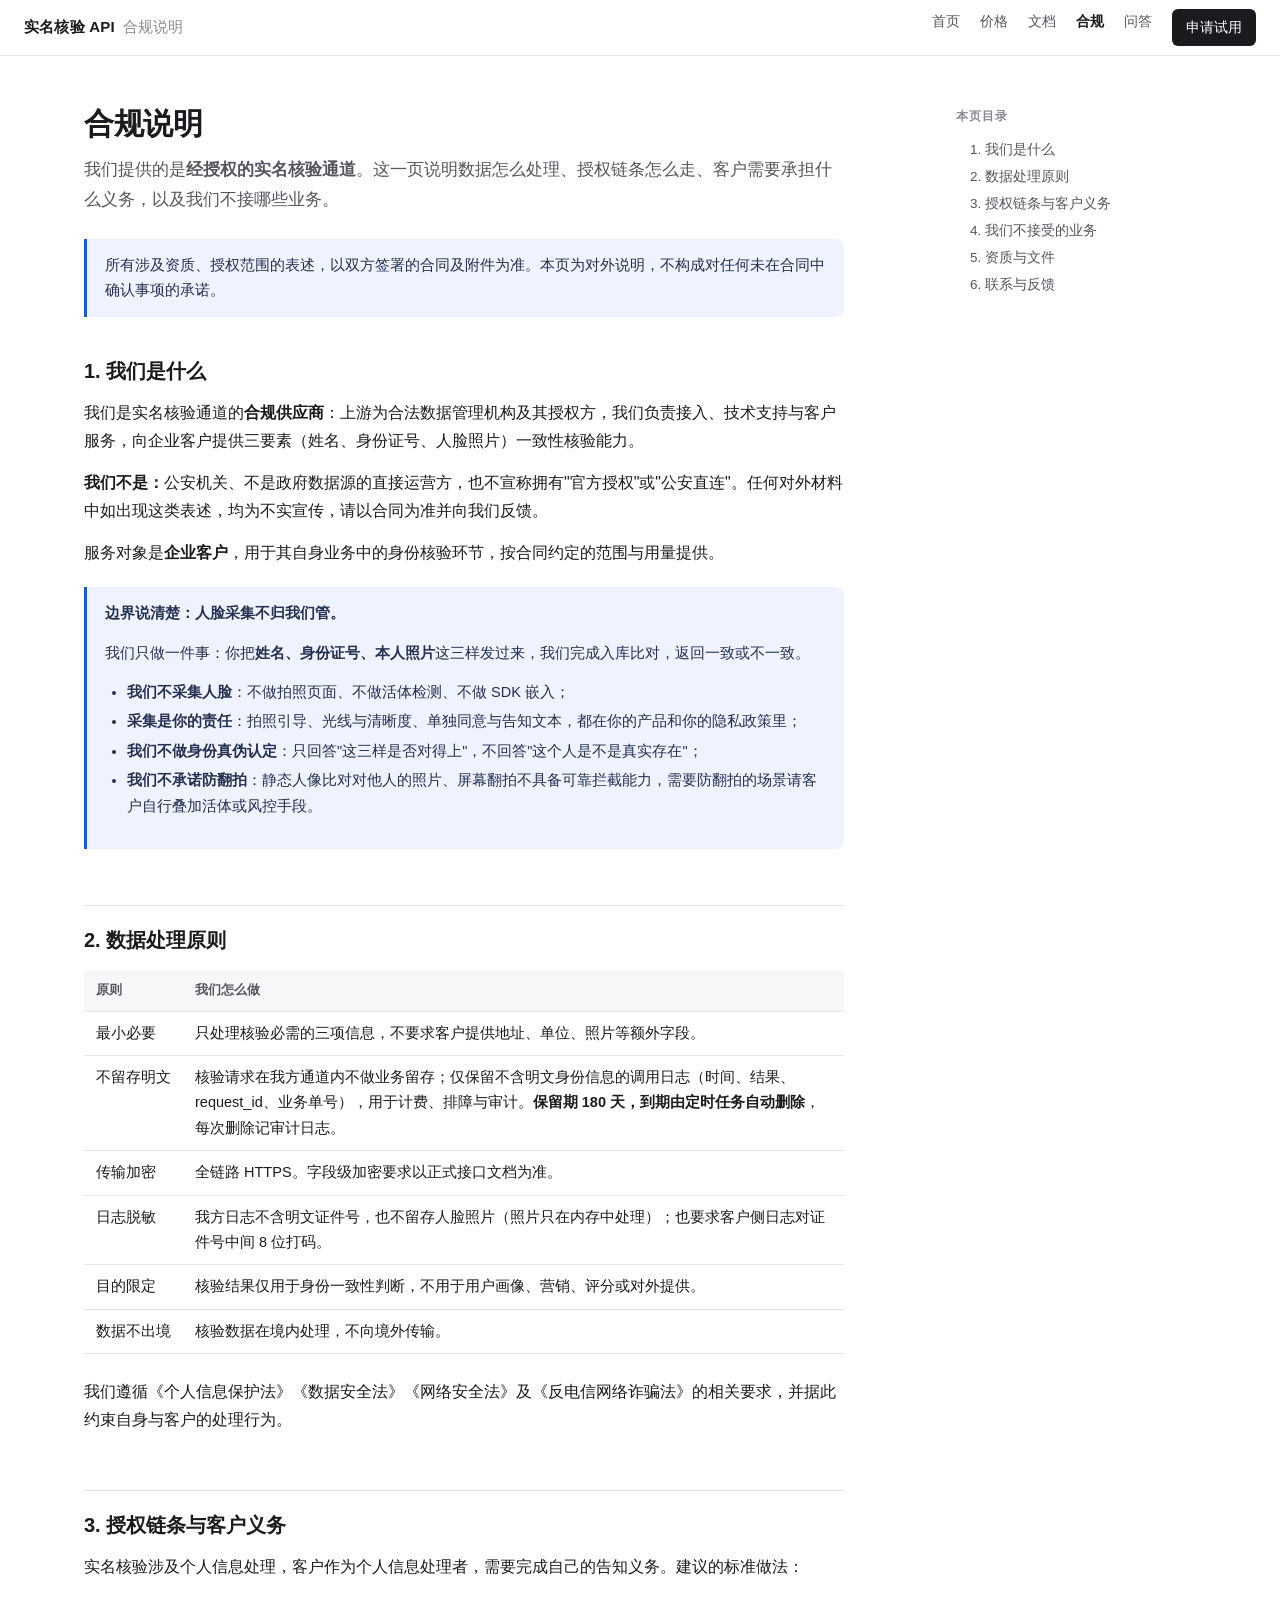
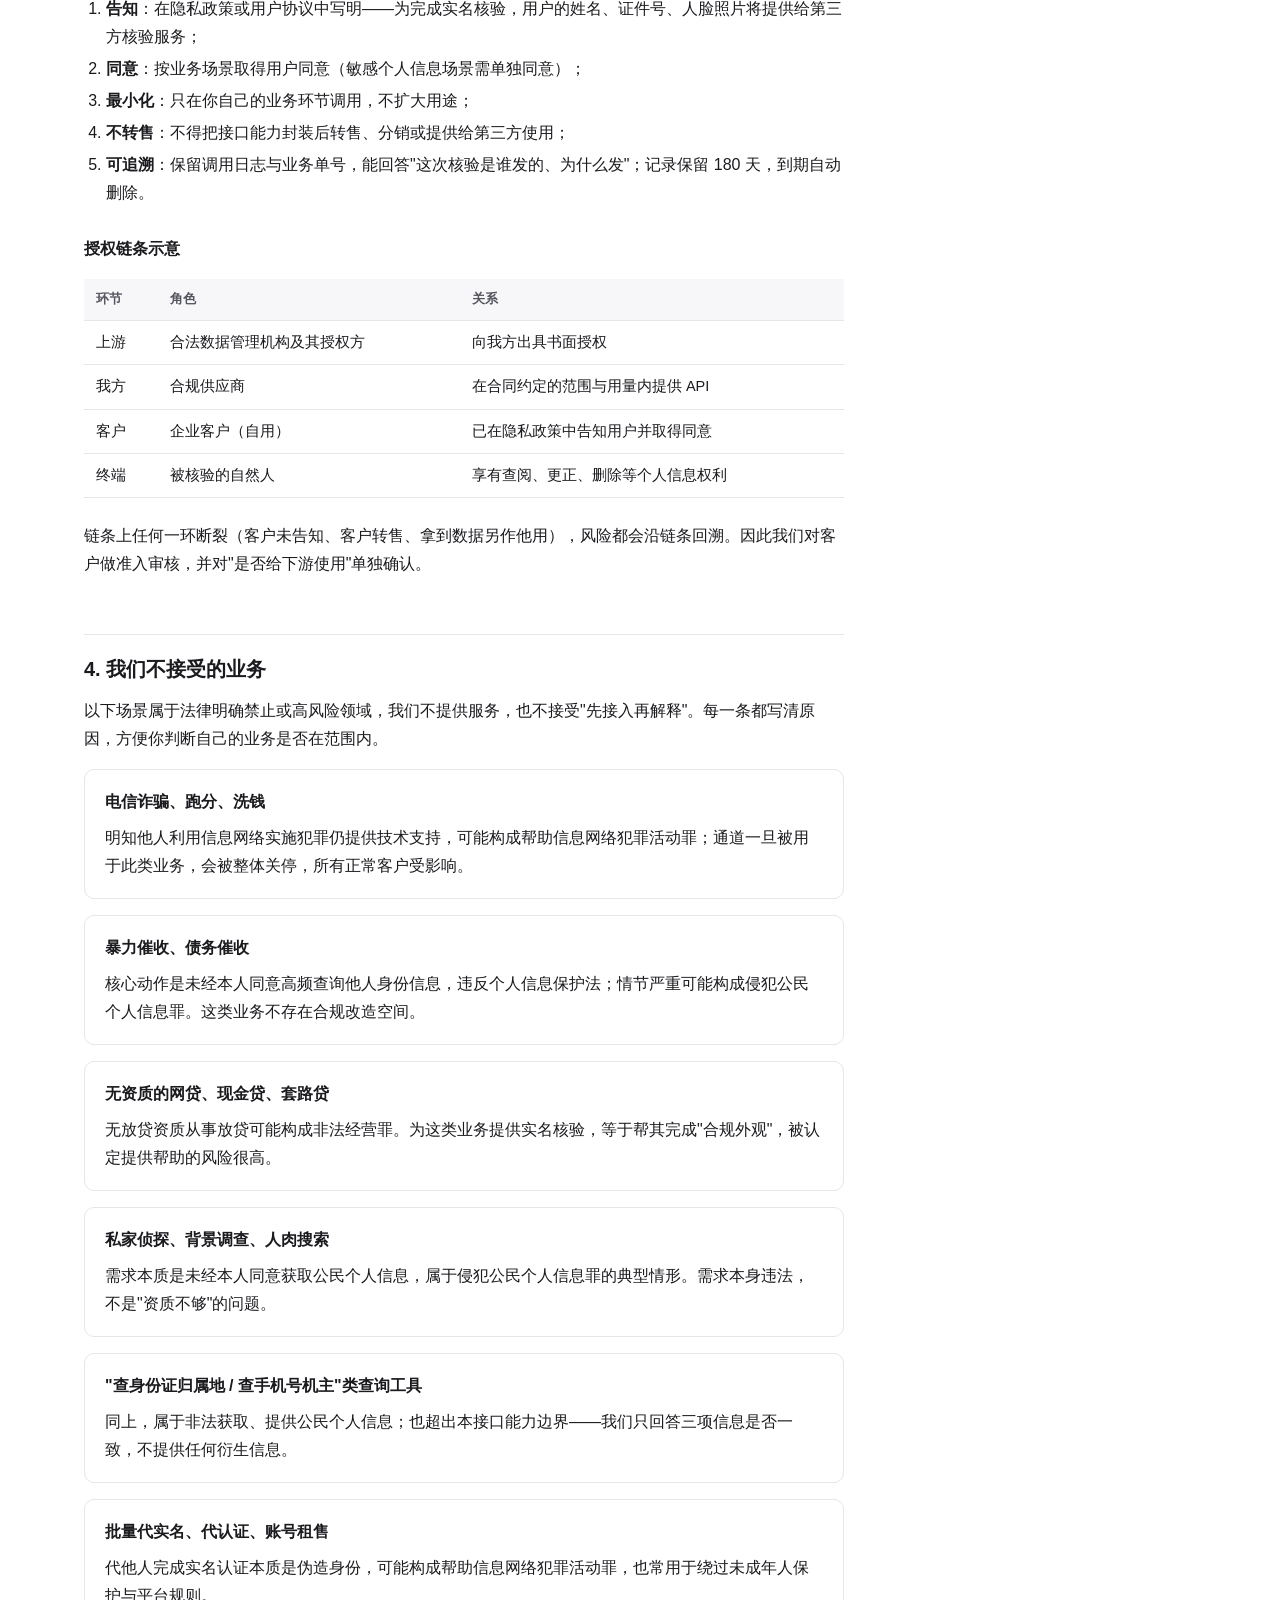
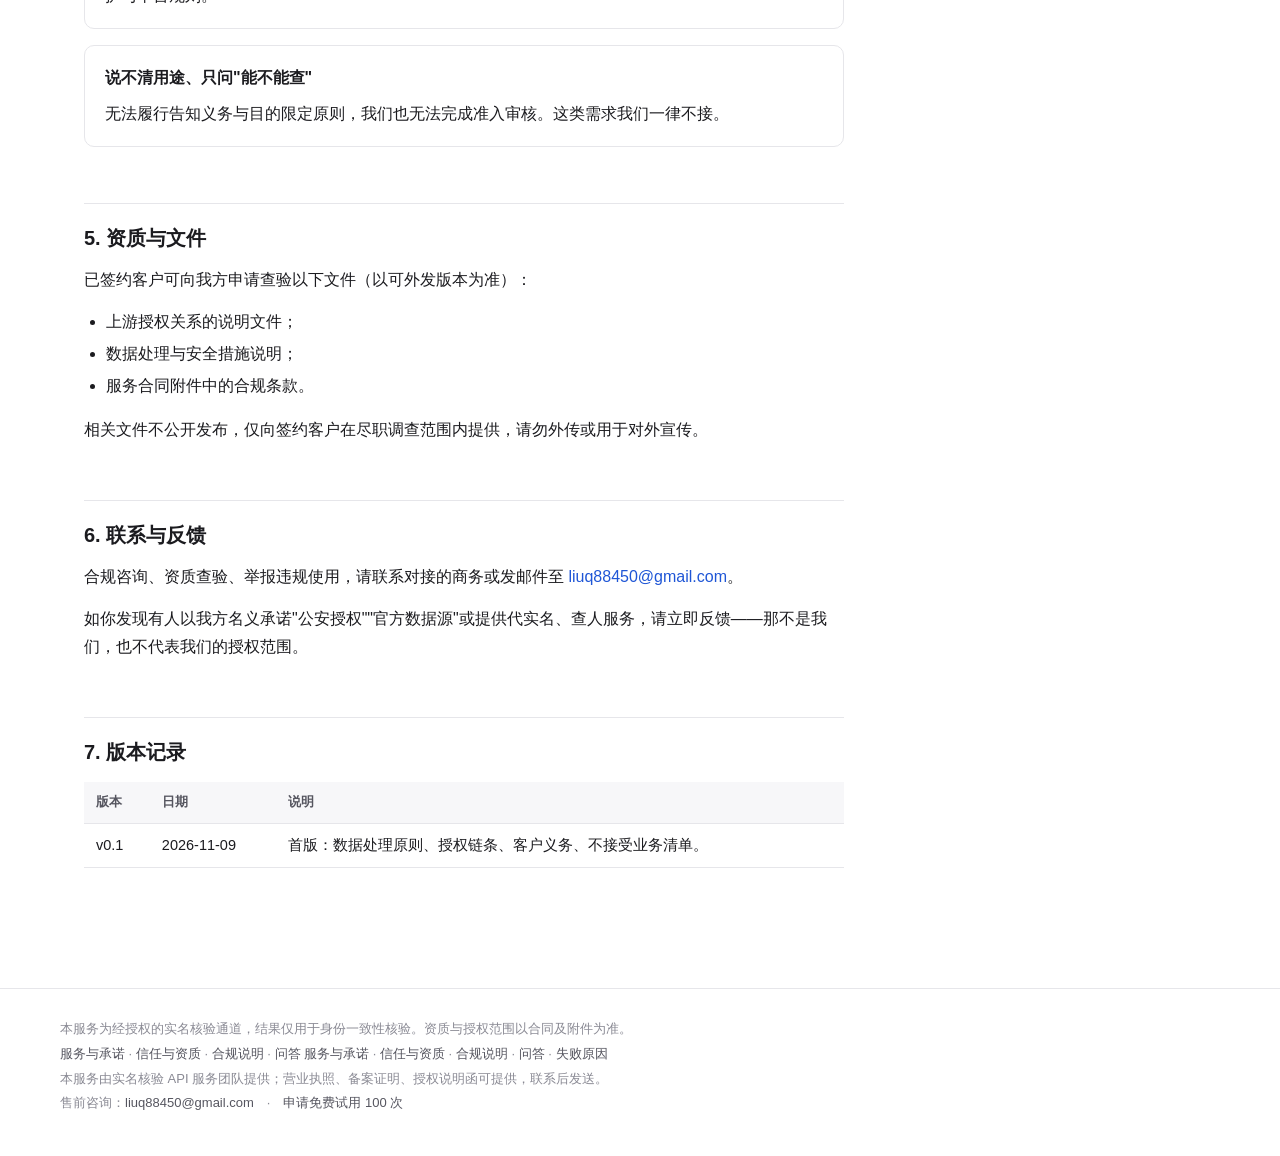
==== commit f911f81b: "deploy compliance.html" ====
--- a/compliance.html
+++ b/compliance.html
@@ -48,7 +48,8 @@
     <ul>
       <li><strong>我们不采集人脸</strong>：不做拍照页面、不做活体检测、不做 SDK 嵌入；</li>
       <li><strong>采集是你的责任</strong>：拍照引导、光线与清晰度、单独同意与告知文本，都在你的产品和你的隐私政策里；</li>
-      <li><strong>我们不做身份真伪认定</strong>：只回答"这三样是否对得上"，不回答"这个人是不是真实存在"。</li>
+      <li><strong>我们不做身份真伪认定</strong>：只回答"这三样是否对得上"，不回答"这个人是不是真实存在"；</li>
+      <li><strong>我们不承诺防翻拍</strong>：静态人像比对对他人的照片、屏幕翻拍不具备可靠拦截能力，需要防翻拍的场景请客户自行叠加活体或风控手段。</li>
     </ul>
   </div>
 
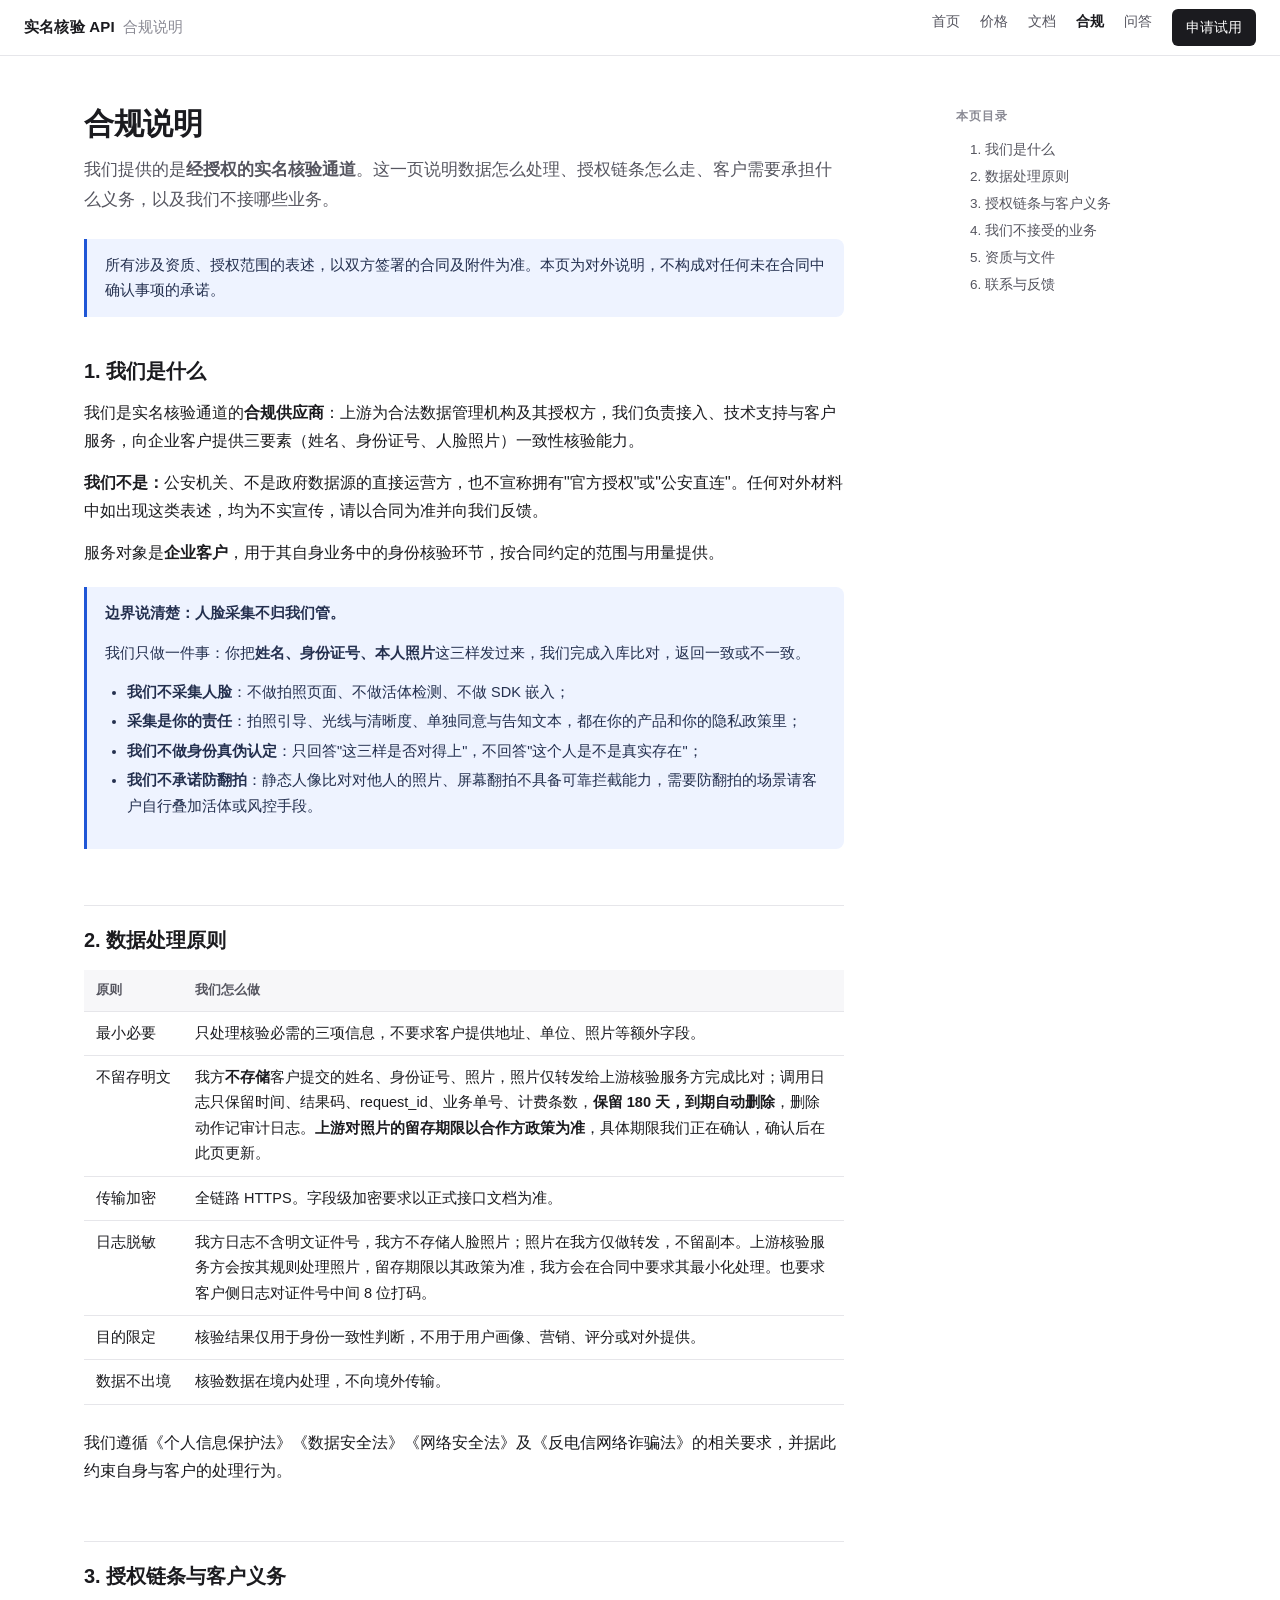
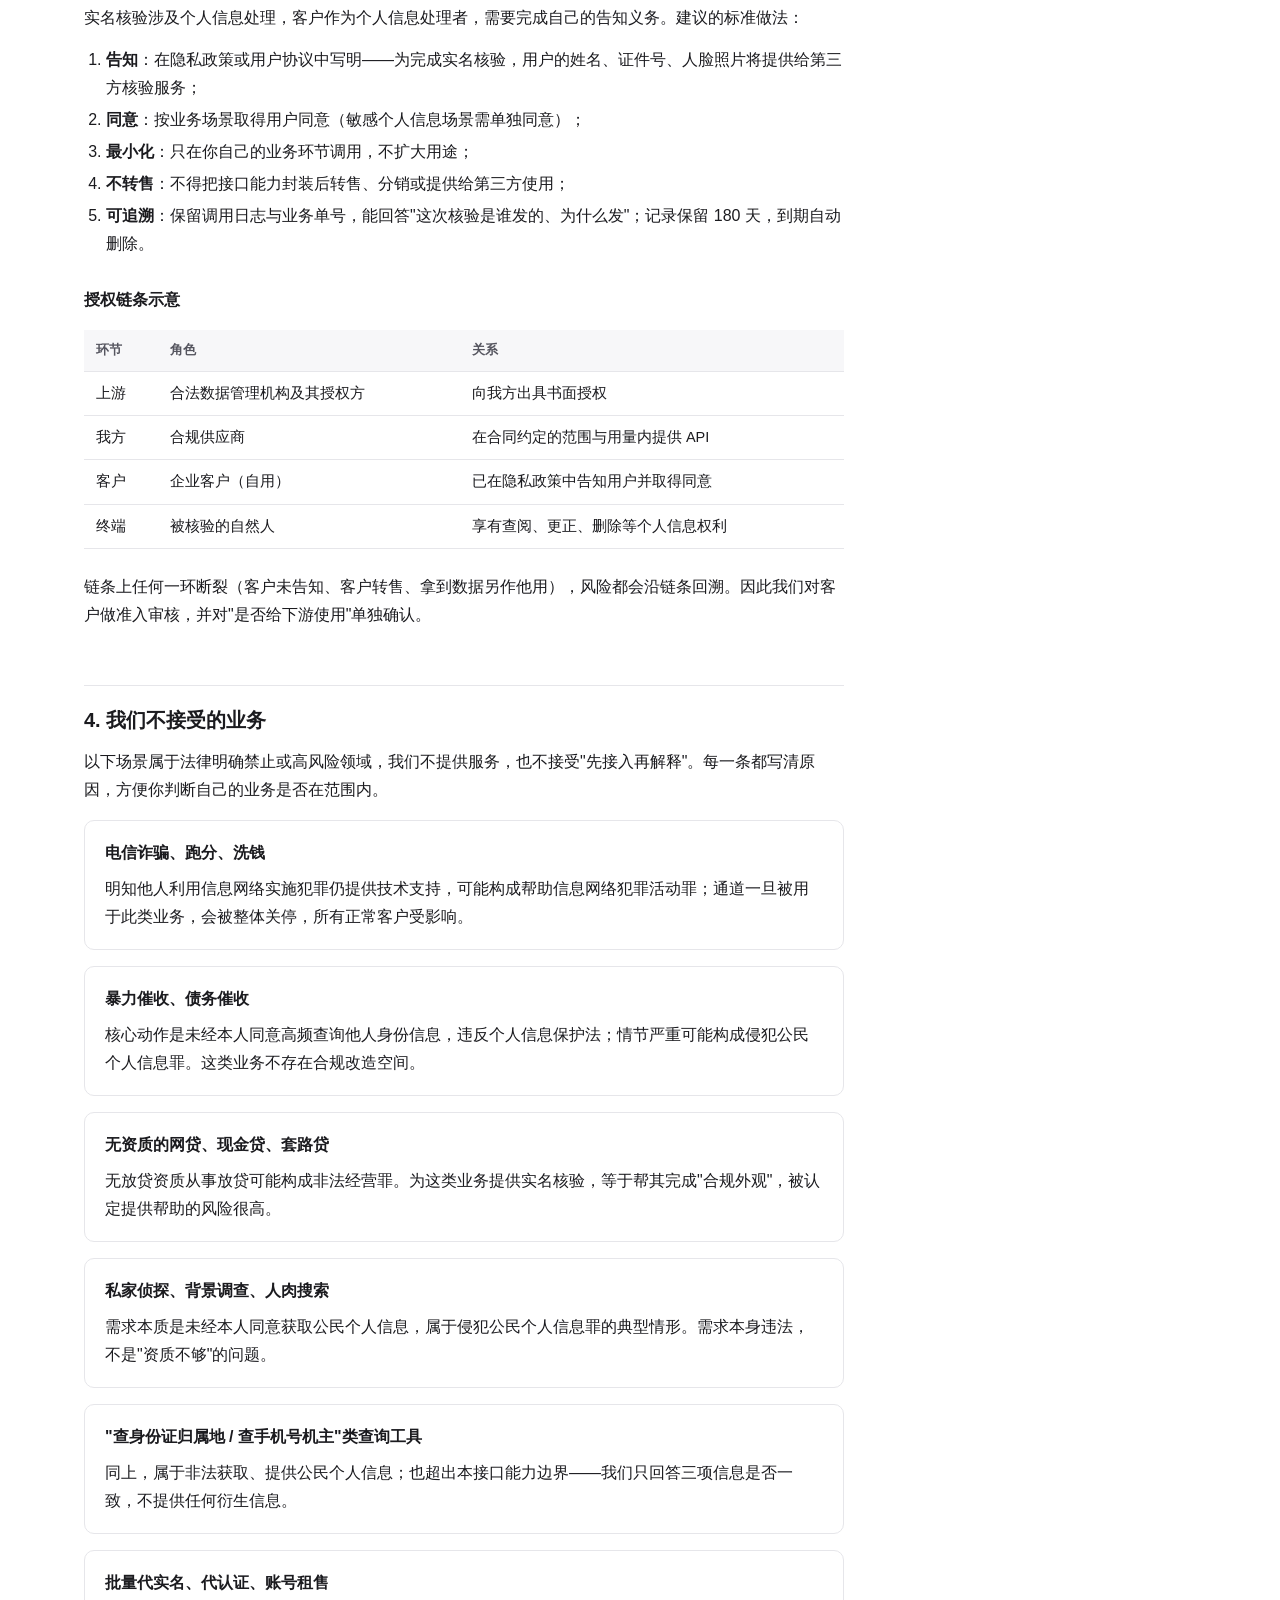
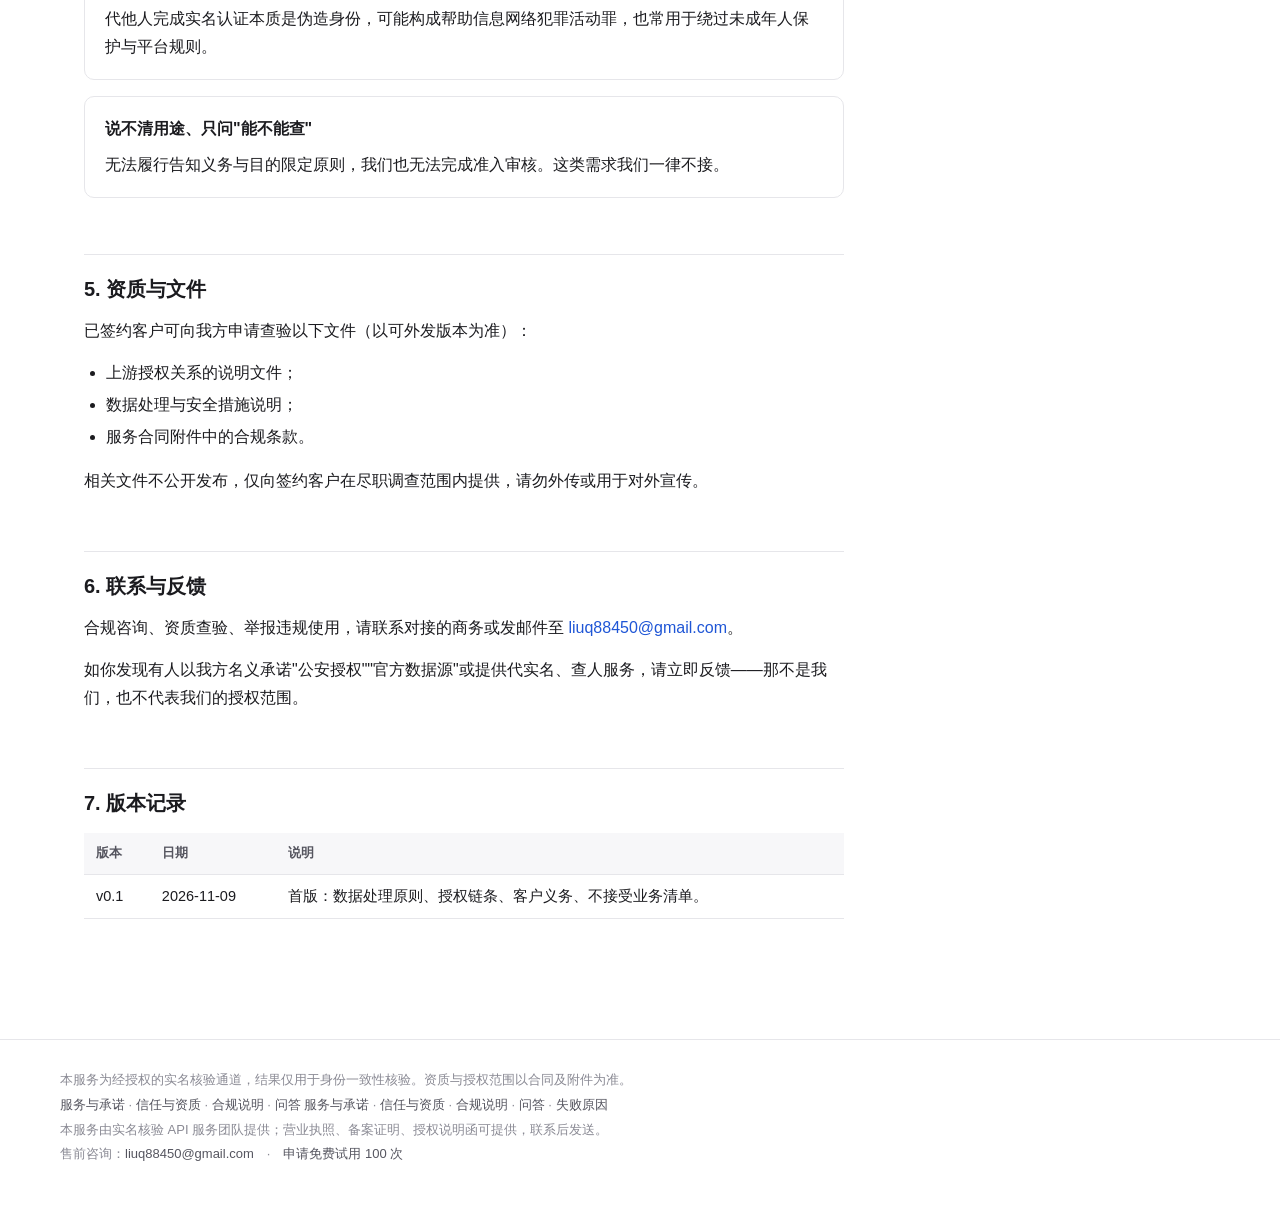
==== commit c0ce2a0e: "deploy compliance.html" ====
--- a/compliance.html
+++ b/compliance.html
@@ -65,7 +65,7 @@
     </tr>
     <tr>
       <td>不留存明文</td>
-      <td>核验请求在我方通道内不做业务留存；仅保留不含明文身份信息的调用日志（时间、结果、request_id、业务单号），用于计费、排障与审计。<strong>保留期 180 天，到期由定时任务自动删除</strong>，每次删除记审计日志。</td>
+      <td>我方<strong>不存储</strong>客户提交的姓名、身份证号、照片，照片仅转发给上游核验服务方完成比对；调用日志只保留时间、结果码、request_id、业务单号、计费条数，<strong>保留 180 天，到期自动删除</strong>，删除动作记审计日志。<strong>上游对照片的留存期限以合作方政策为准</strong>，具体期限我们正在确认，确认后在此页更新。</td>
     </tr>
     <tr>
       <td>传输加密</td>
@@ -73,7 +73,7 @@
     </tr>
     <tr>
       <td>日志脱敏</td>
-      <td>我方日志不含明文证件号，也不留存人脸照片（照片只在内存中处理）；也要求客户侧日志对证件号中间 8 位打码。</td>
+      <td>我方日志不含明文证件号，我方不存储人脸照片；照片在我方仅做转发，不留副本。上游核验服务方会按其规则处理照片，留存期限以其政策为准，我方会在合同中要求其最小化处理。也要求客户侧日志对证件号中间 8 位打码。</td>
     </tr>
     <tr>
       <td>目的限定</td>
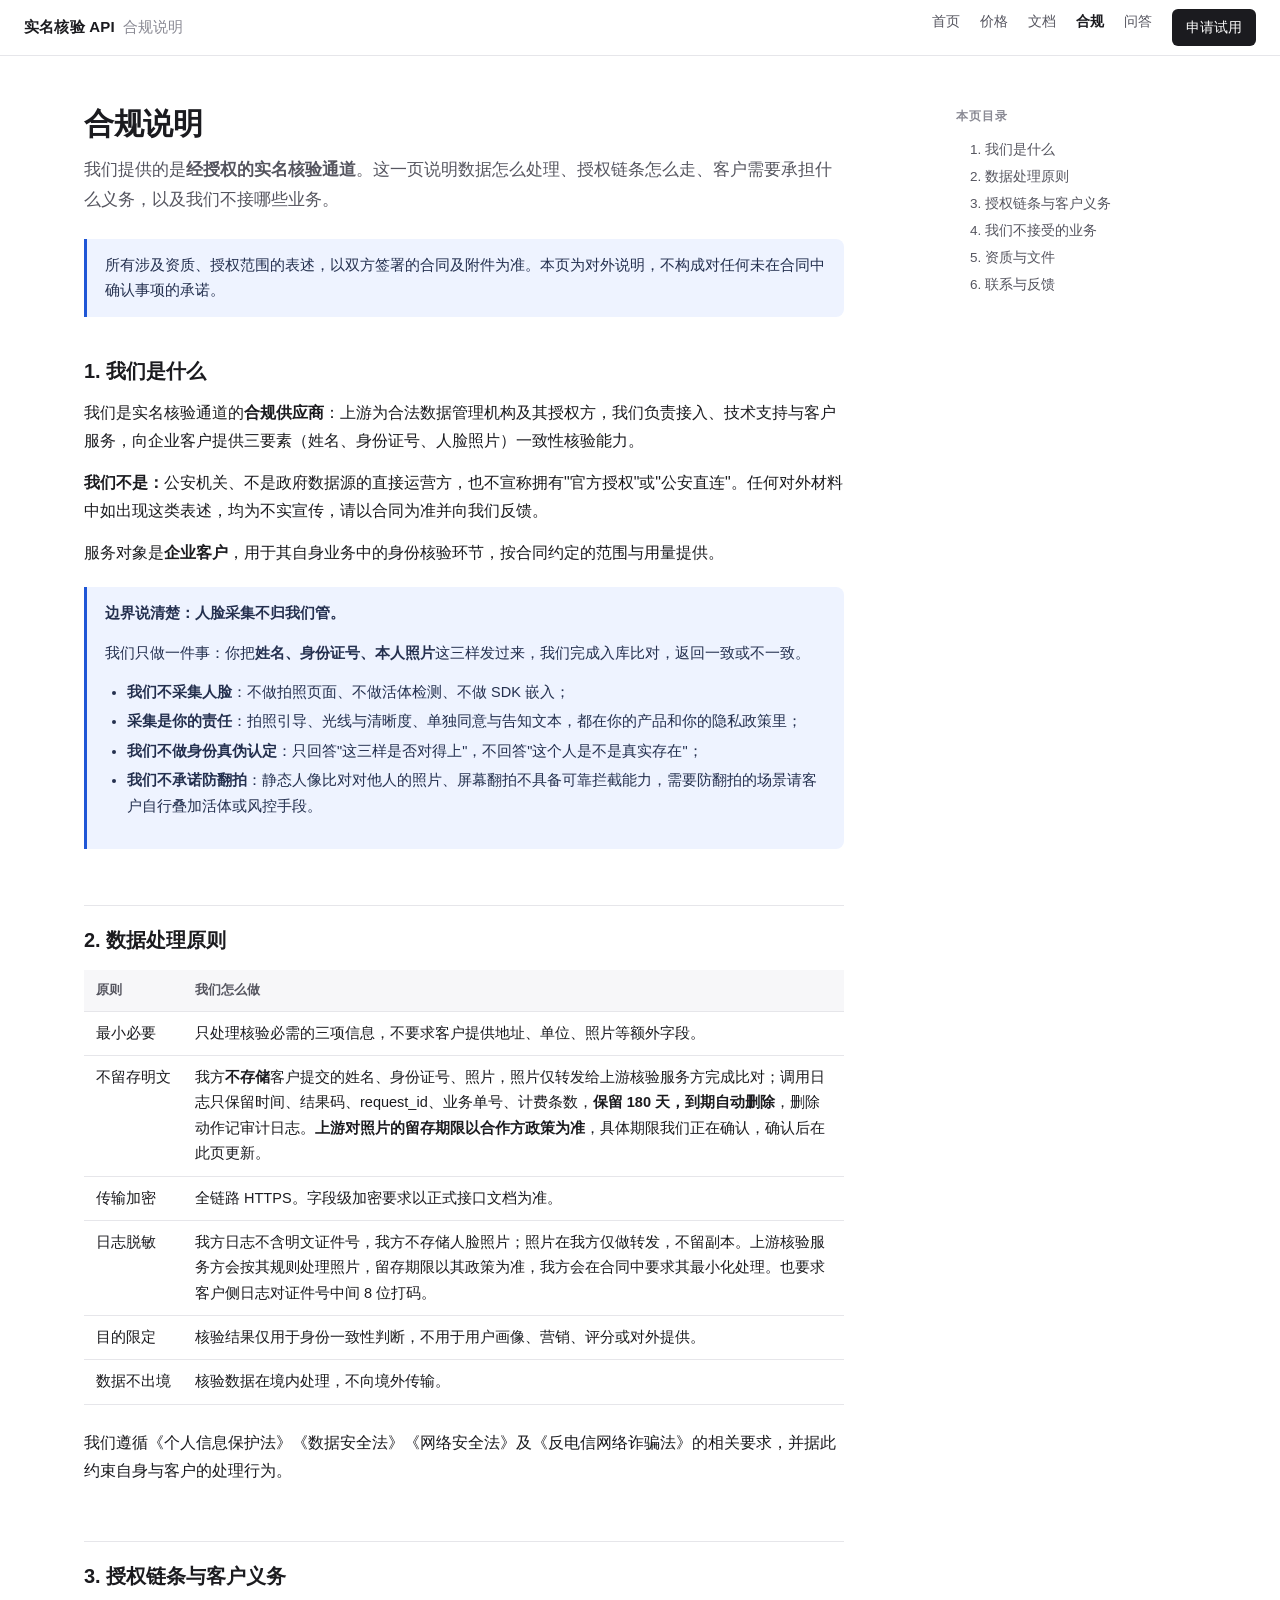
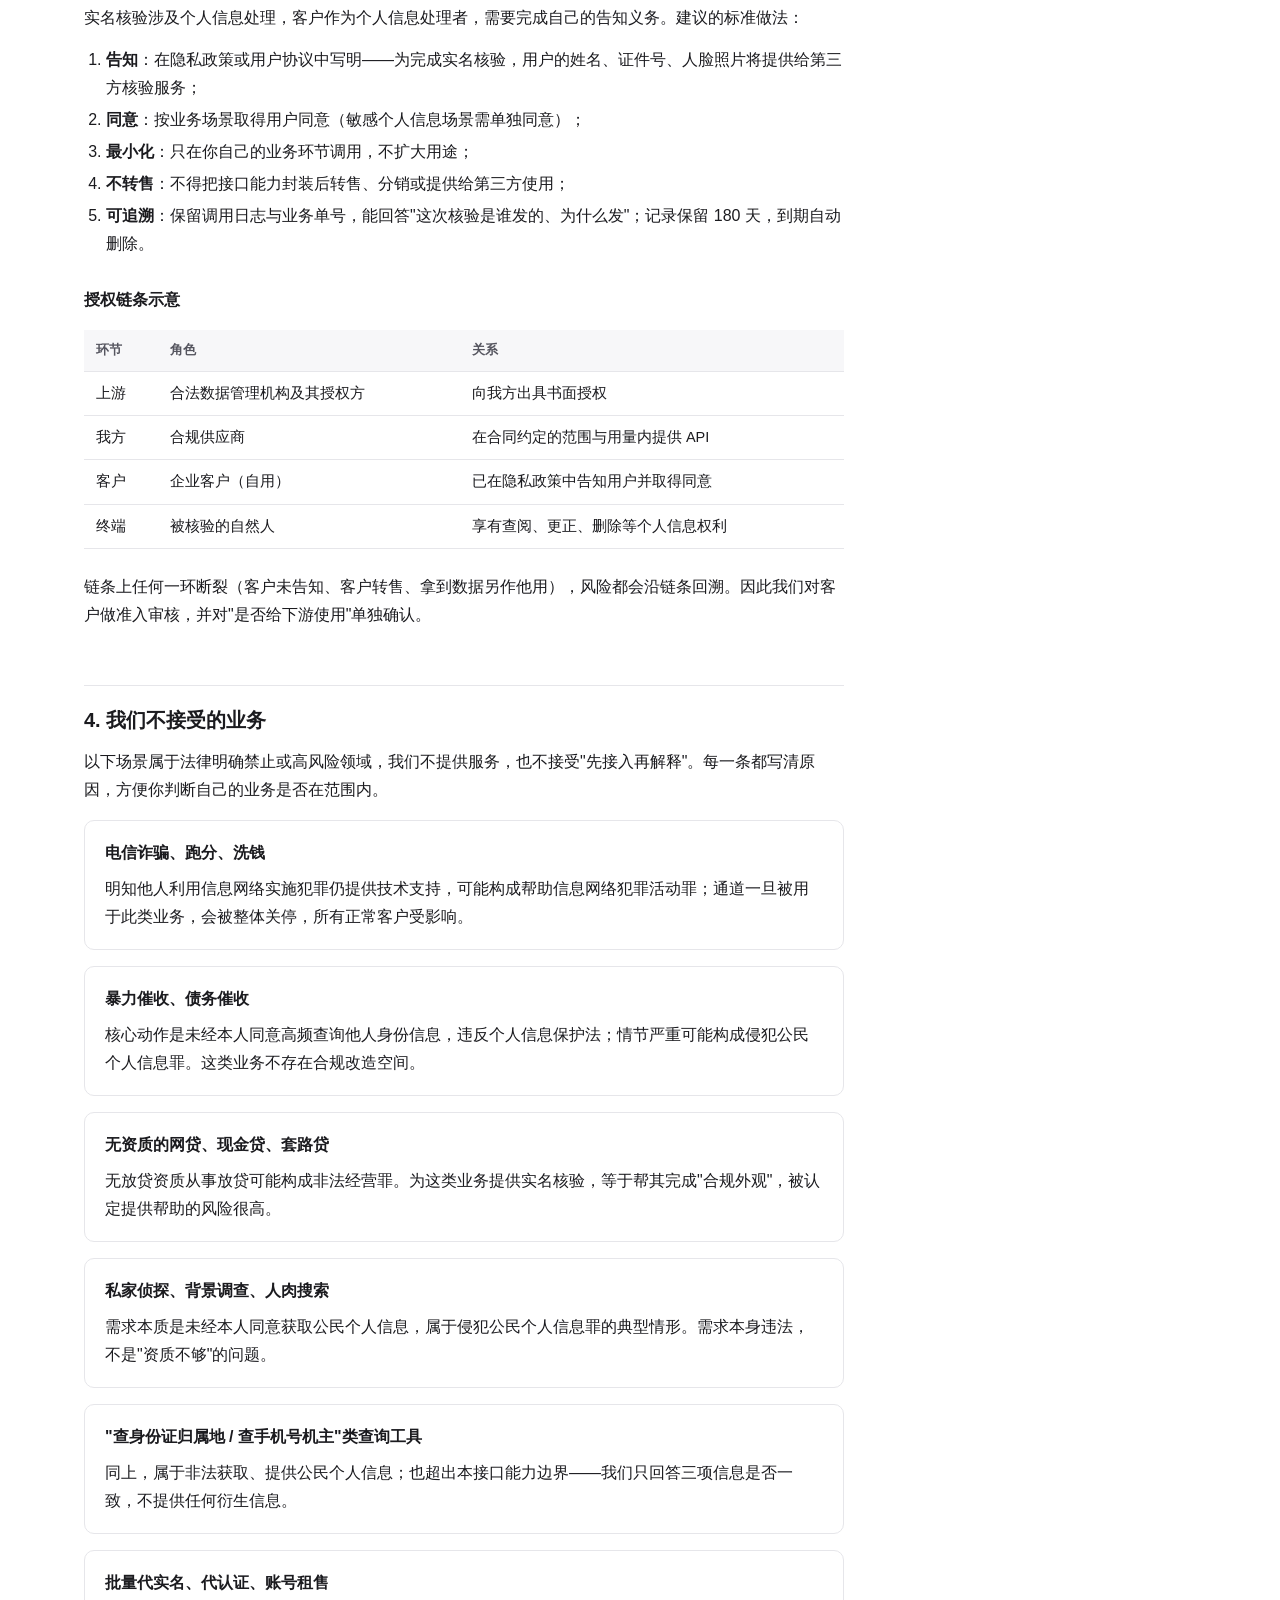
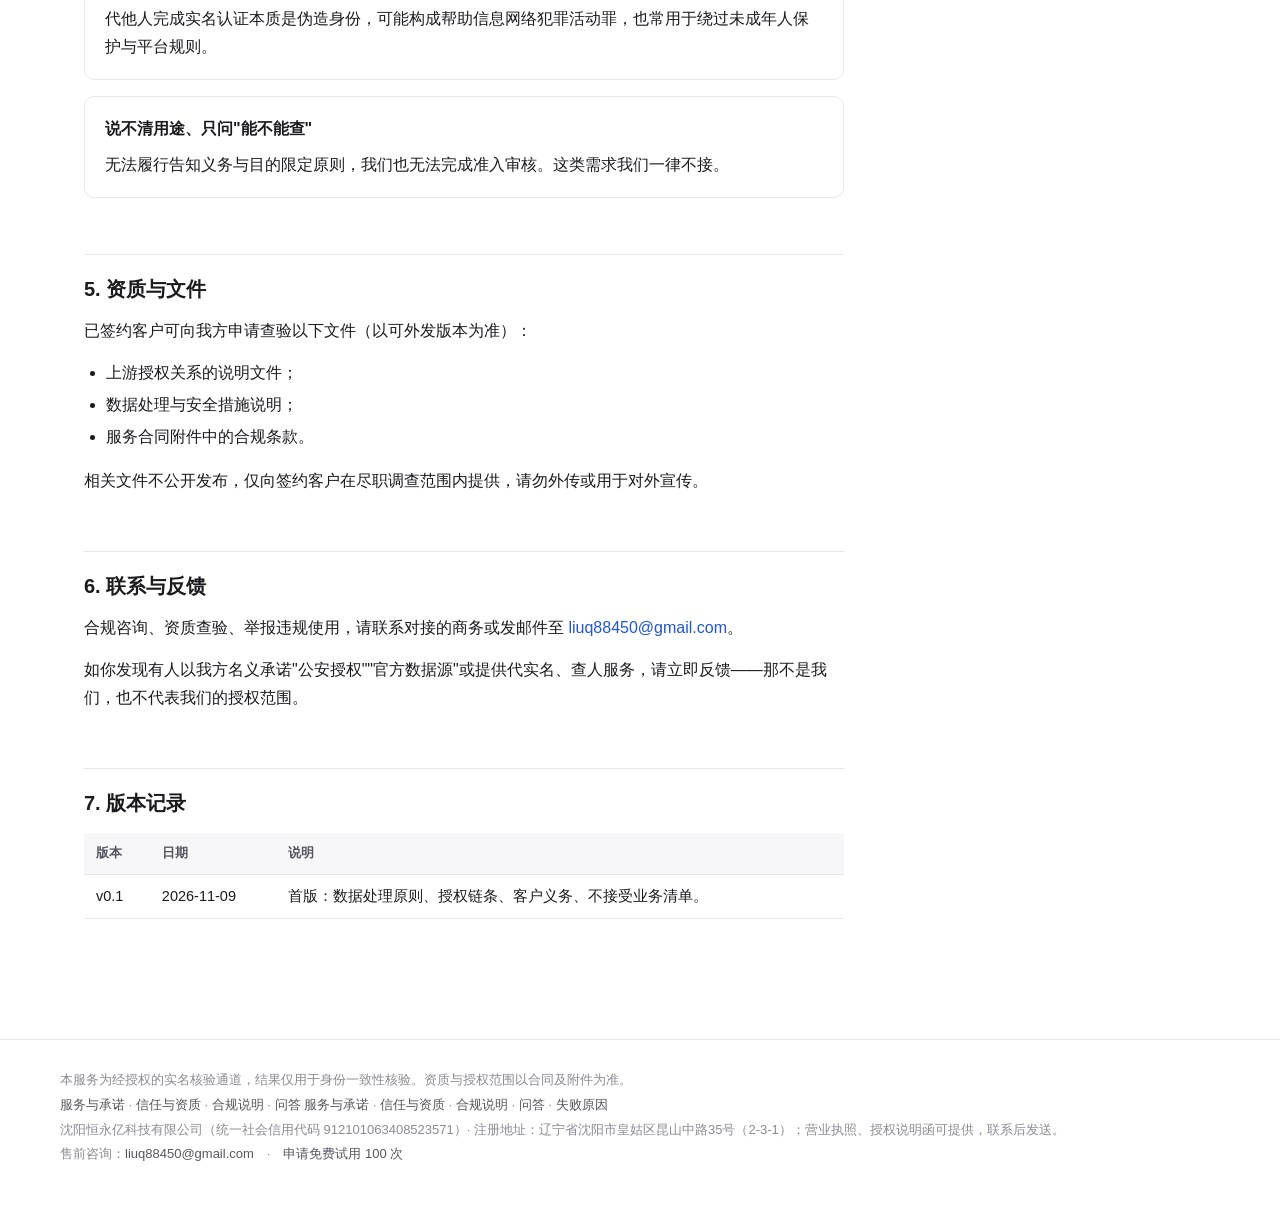
==== commit cbc7037f: "deploy compliance.html" ====
--- a/compliance.html
+++ b/compliance.html
@@ -201,7 +201,7 @@
     <br>
     <a href="service.html">服务与承诺</a> · <a href="trust.html">信任与资质</a> · <a href="compliance.html">合规说明</a> · <a href="faq.html">问答</a>
         <a href="service.html">服务与承诺</a> · <a href="trust.html">信任与资质</a> · <a href="compliance.html">合规说明</a> · <a href="faq.html">问答</a> · <a href="failure-reasons.html">失败原因</a>
-    <br>本服务由实名核验 API 服务团队提供；营业执照、备案证明、授权说明函可提供，联系后发送。<br>售前咨询：<a href="mailto:liuq88450@gmail.com">liuq88450@gmail.com</a>　·　<a href="trial.html">申请免费试用 100 次</a>
+    <br>沈阳恒永亿科技有限公司（统一社会信用代码 912101063408523571）· 注册地址：辽宁省沈阳市皇姑区昆山中路35号（2-3-1）；营业执照、授权说明函可提供，联系后发送。<br>售前咨询：<a href="mailto:liuq88450@gmail.com">liuq88450@gmail.com</a>　·　<a href="trial.html">申请免费试用 100 次</a>
   </div>
 </footer>
 
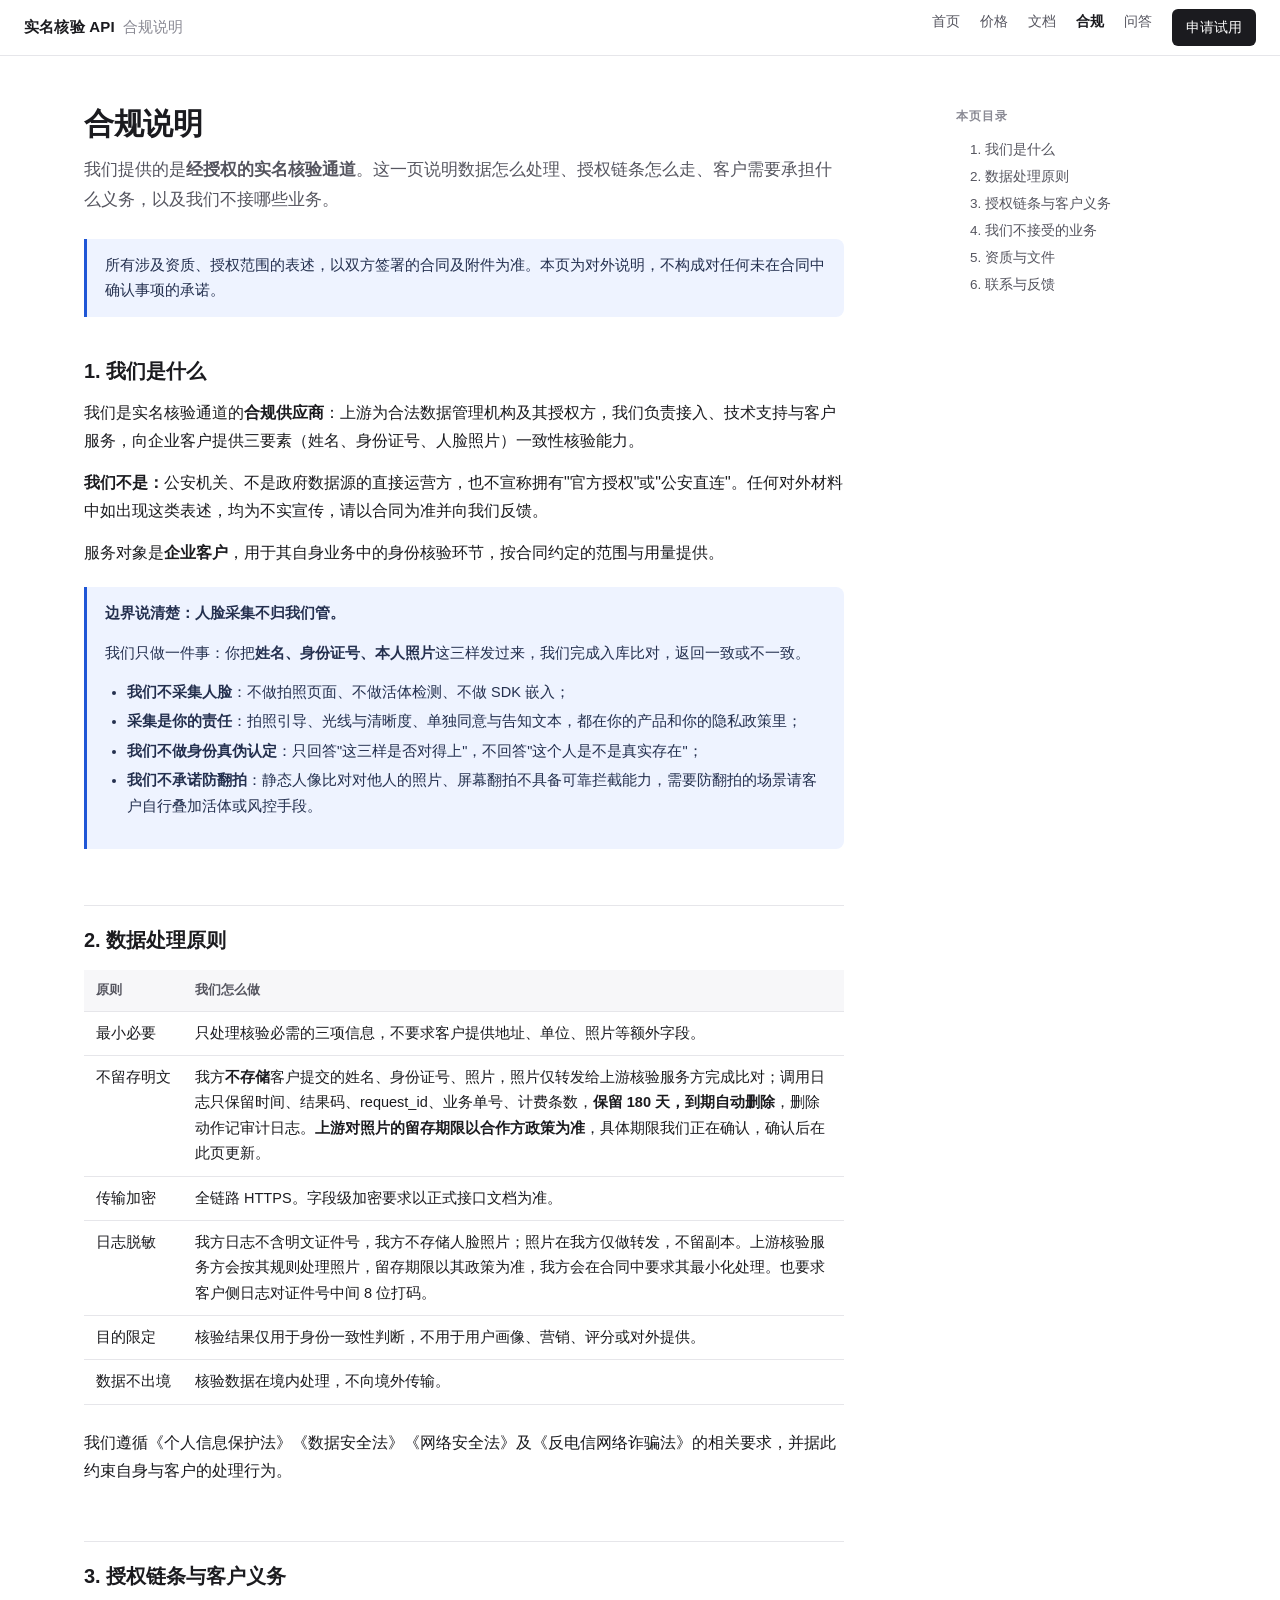
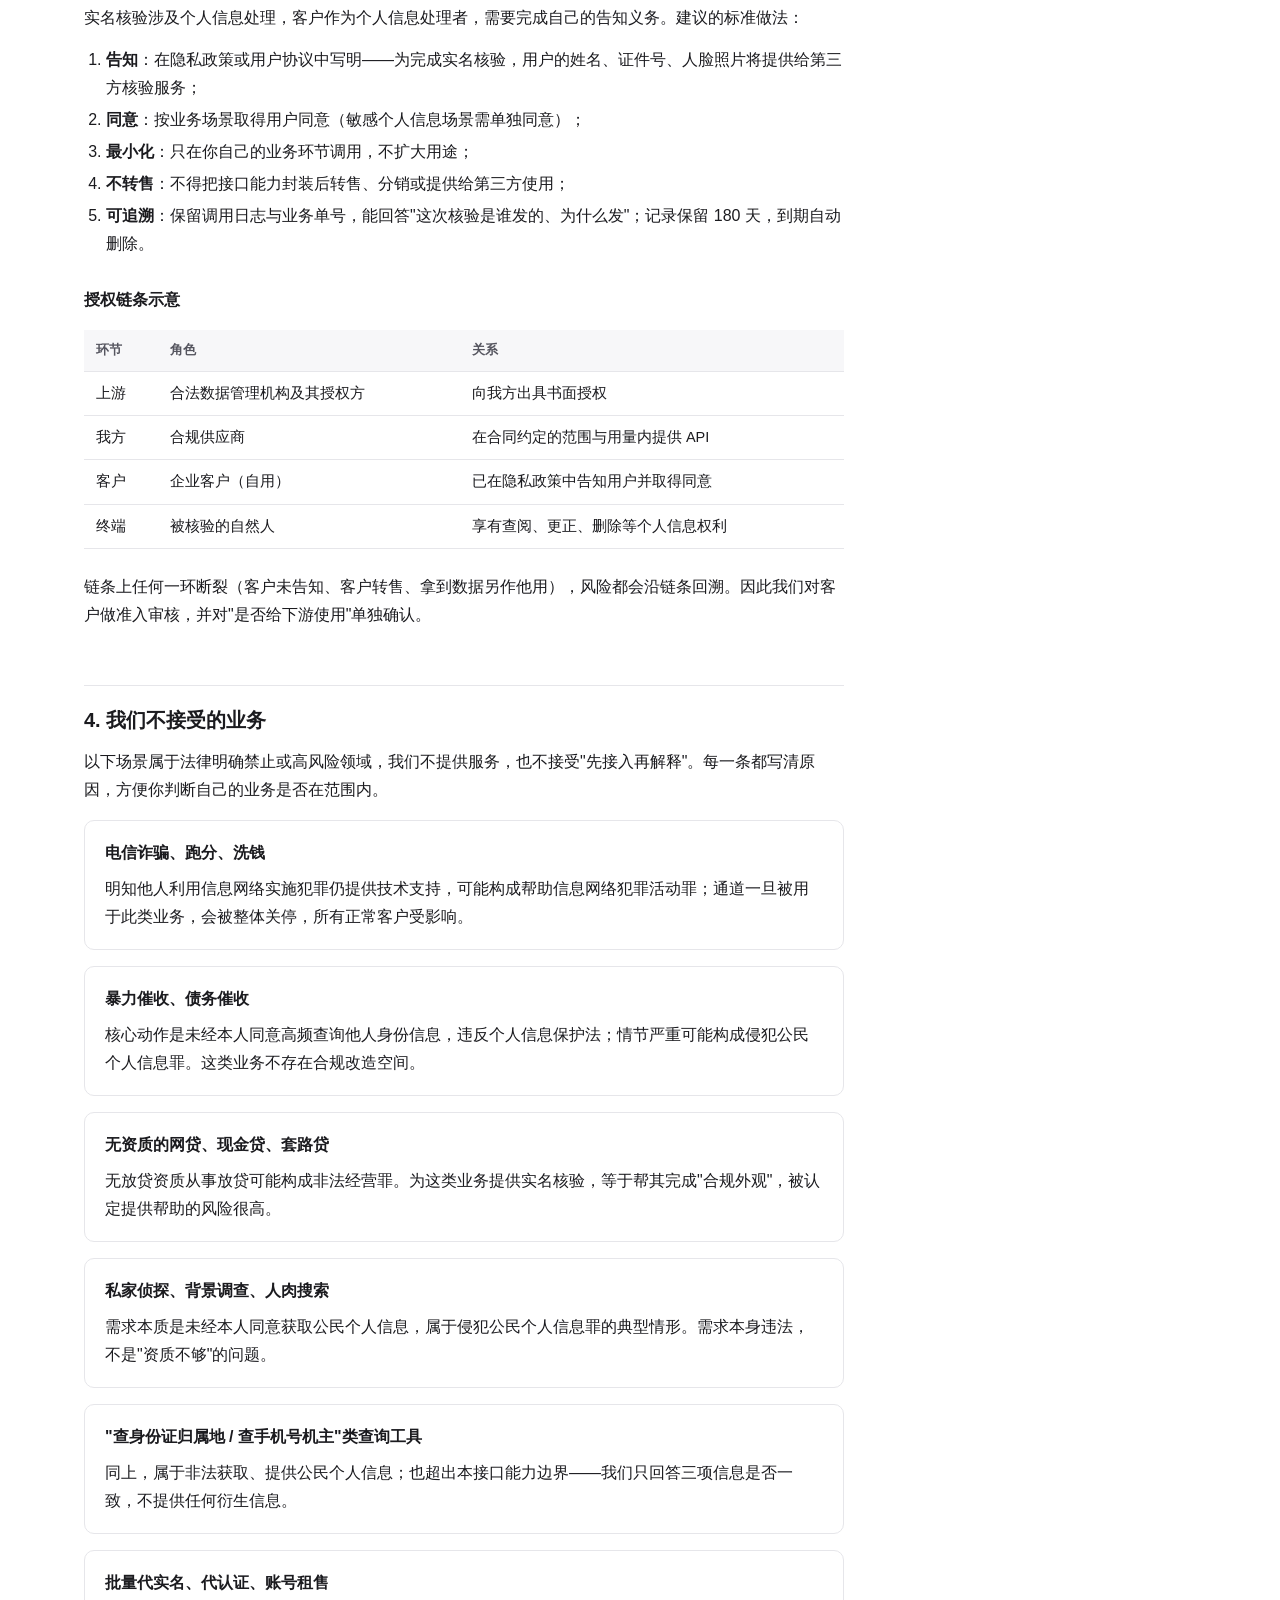
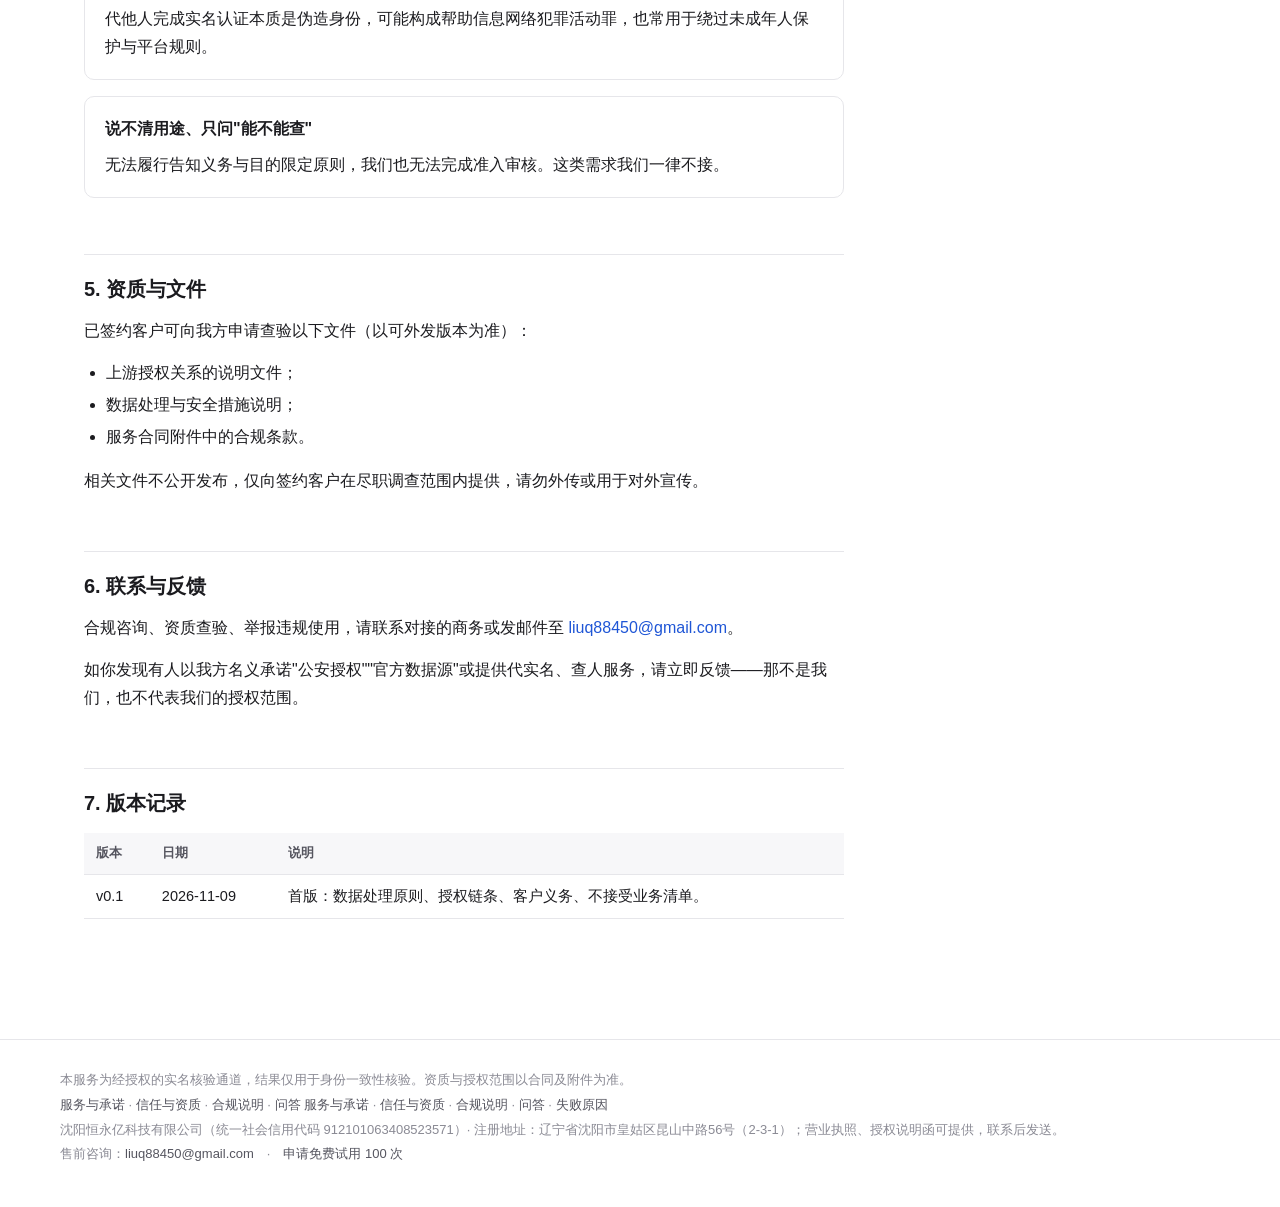
==== commit 192b84be: "deploy compliance.html" ====
--- a/compliance.html
+++ b/compliance.html
@@ -201,7 +201,7 @@
     <br>
     <a href="service.html">服务与承诺</a> · <a href="trust.html">信任与资质</a> · <a href="compliance.html">合规说明</a> · <a href="faq.html">问答</a>
         <a href="service.html">服务与承诺</a> · <a href="trust.html">信任与资质</a> · <a href="compliance.html">合规说明</a> · <a href="faq.html">问答</a> · <a href="failure-reasons.html">失败原因</a>
-    <br>沈阳恒永亿科技有限公司（统一社会信用代码 912101063408523571）· 注册地址：辽宁省沈阳市皇姑区昆山中路35号（2-3-1）；营业执照、授权说明函可提供，联系后发送。<br>售前咨询：<a href="mailto:liuq88450@gmail.com">liuq88450@gmail.com</a>　·　<a href="trial.html">申请免费试用 100 次</a>
+    <br>沈阳恒永亿科技有限公司（统一社会信用代码 912101063408523571）· 注册地址：辽宁省沈阳市皇姑区昆山中路56号（2-3-1）；营业执照、授权说明函可提供，联系后发送。<br>售前咨询：<a href="mailto:liuq88450@gmail.com">liuq88450@gmail.com</a>　·　<a href="trial.html">申请免费试用 100 次</a>
   </div>
 </footer>
 
